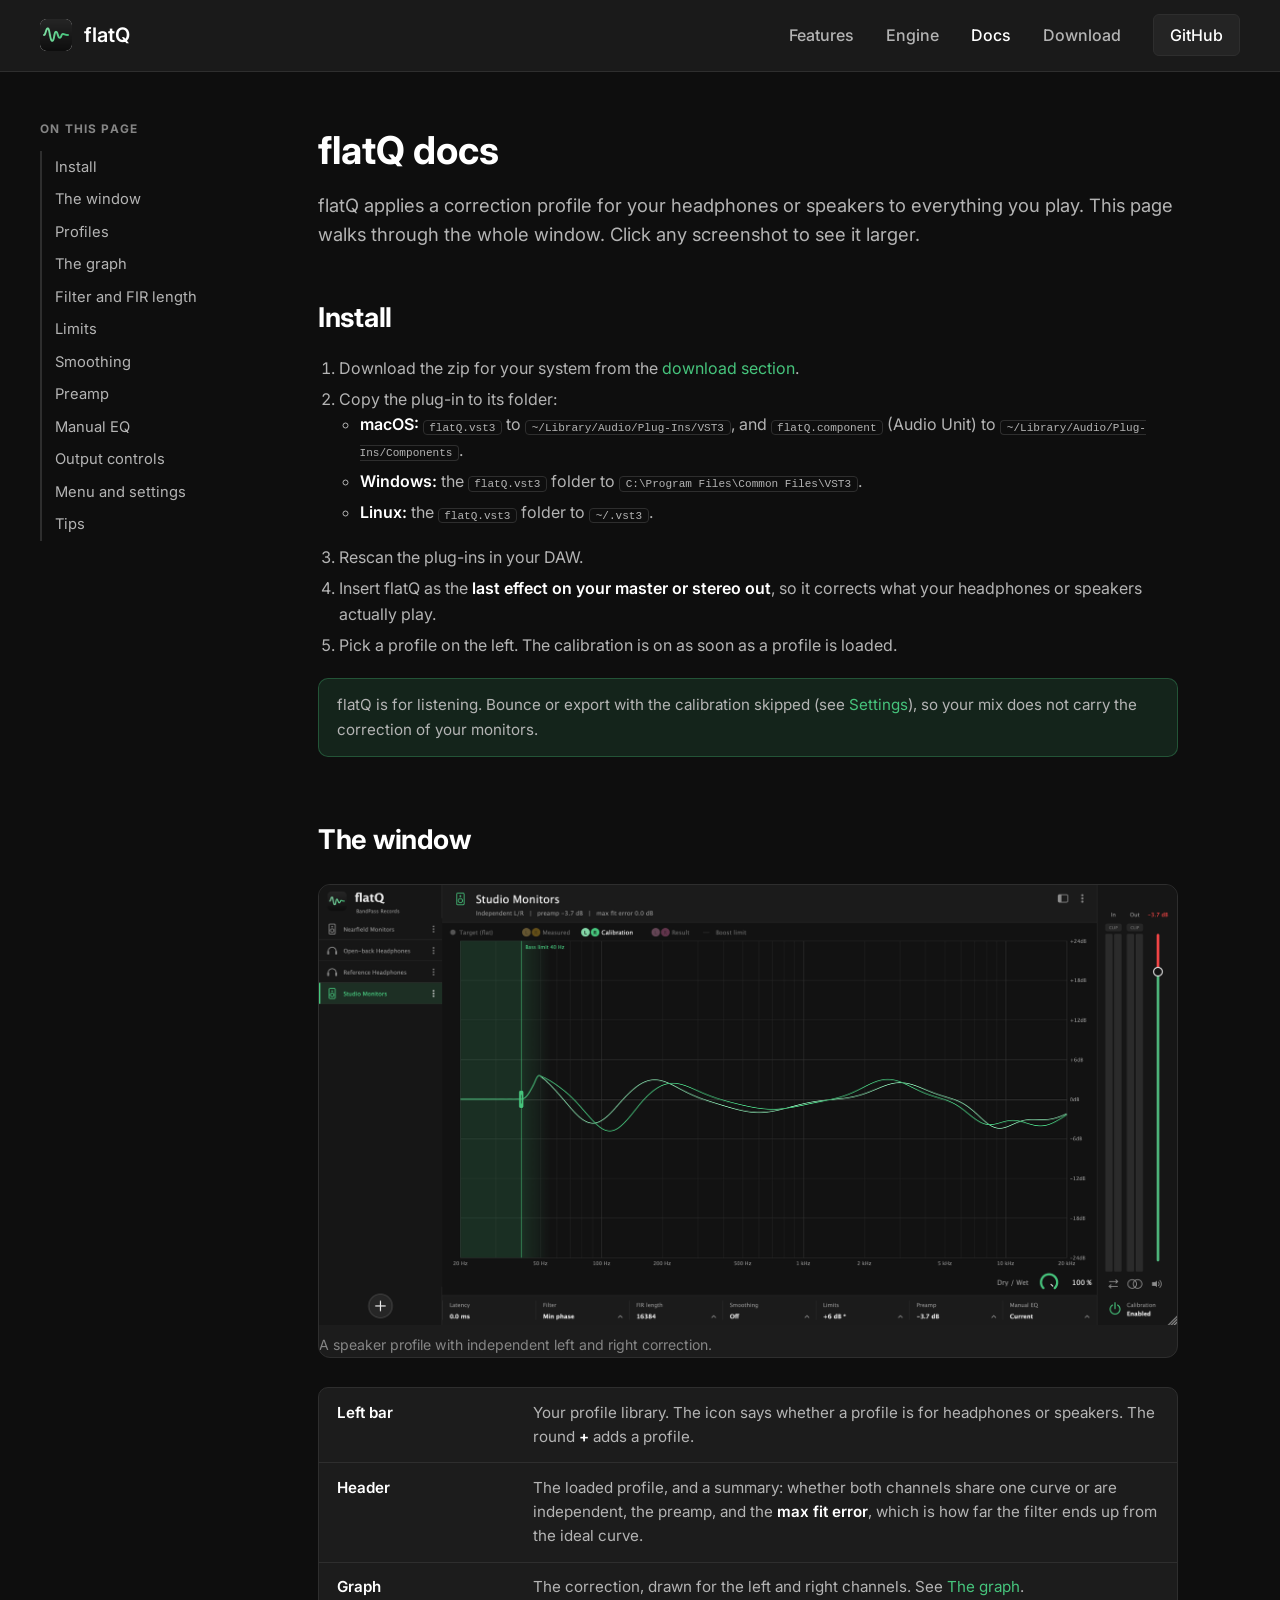
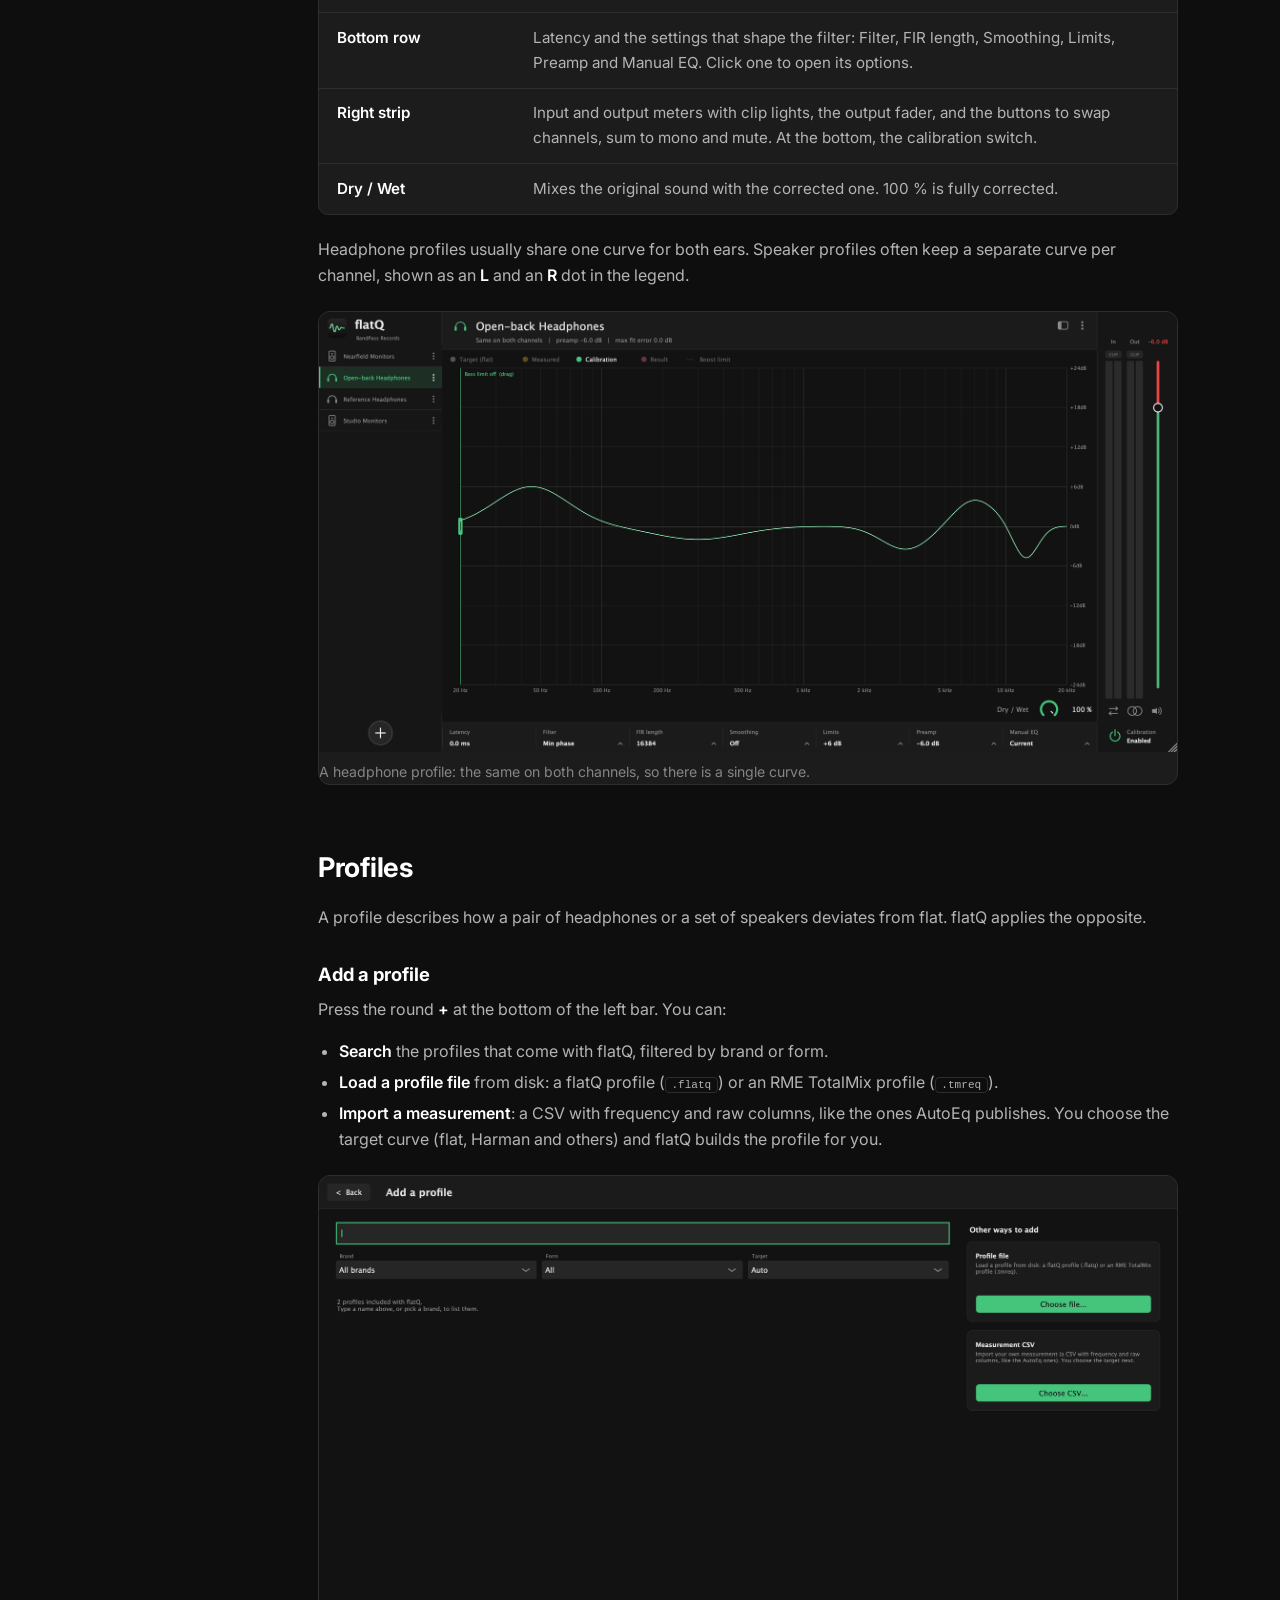
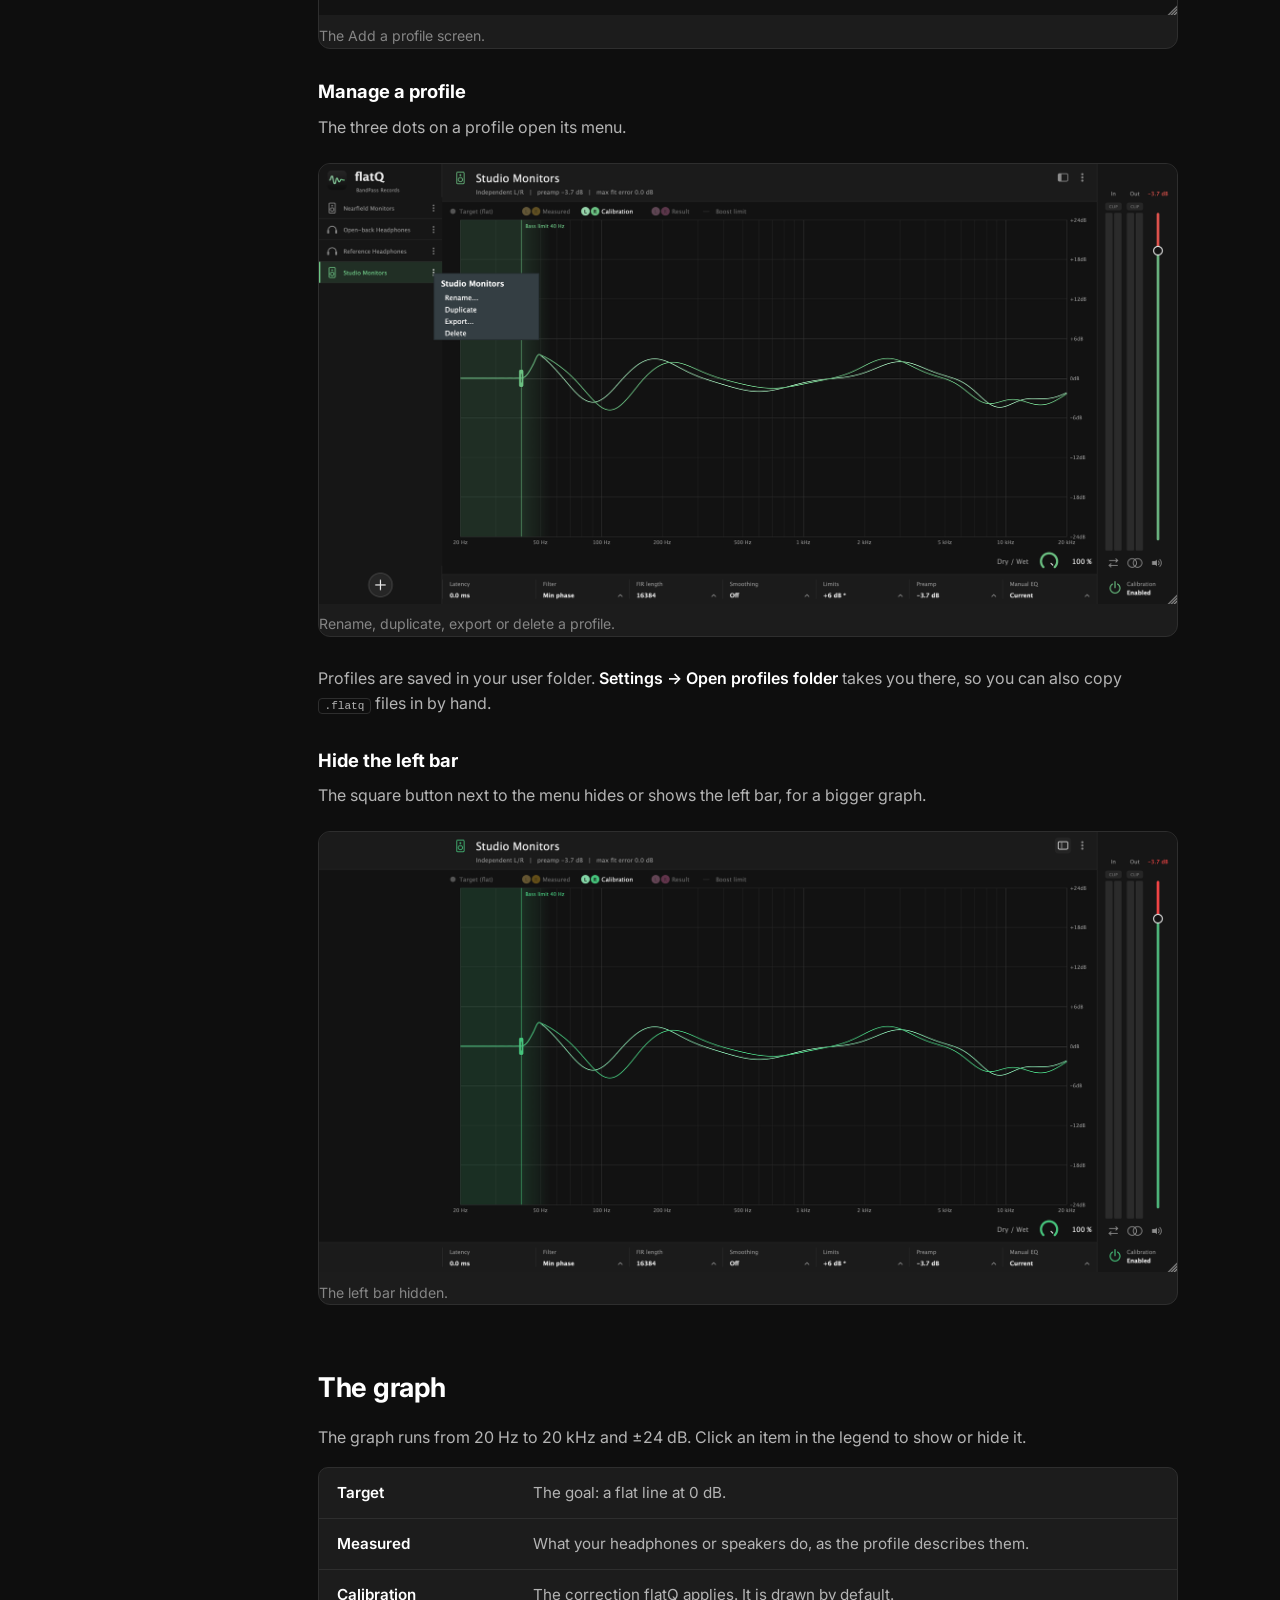
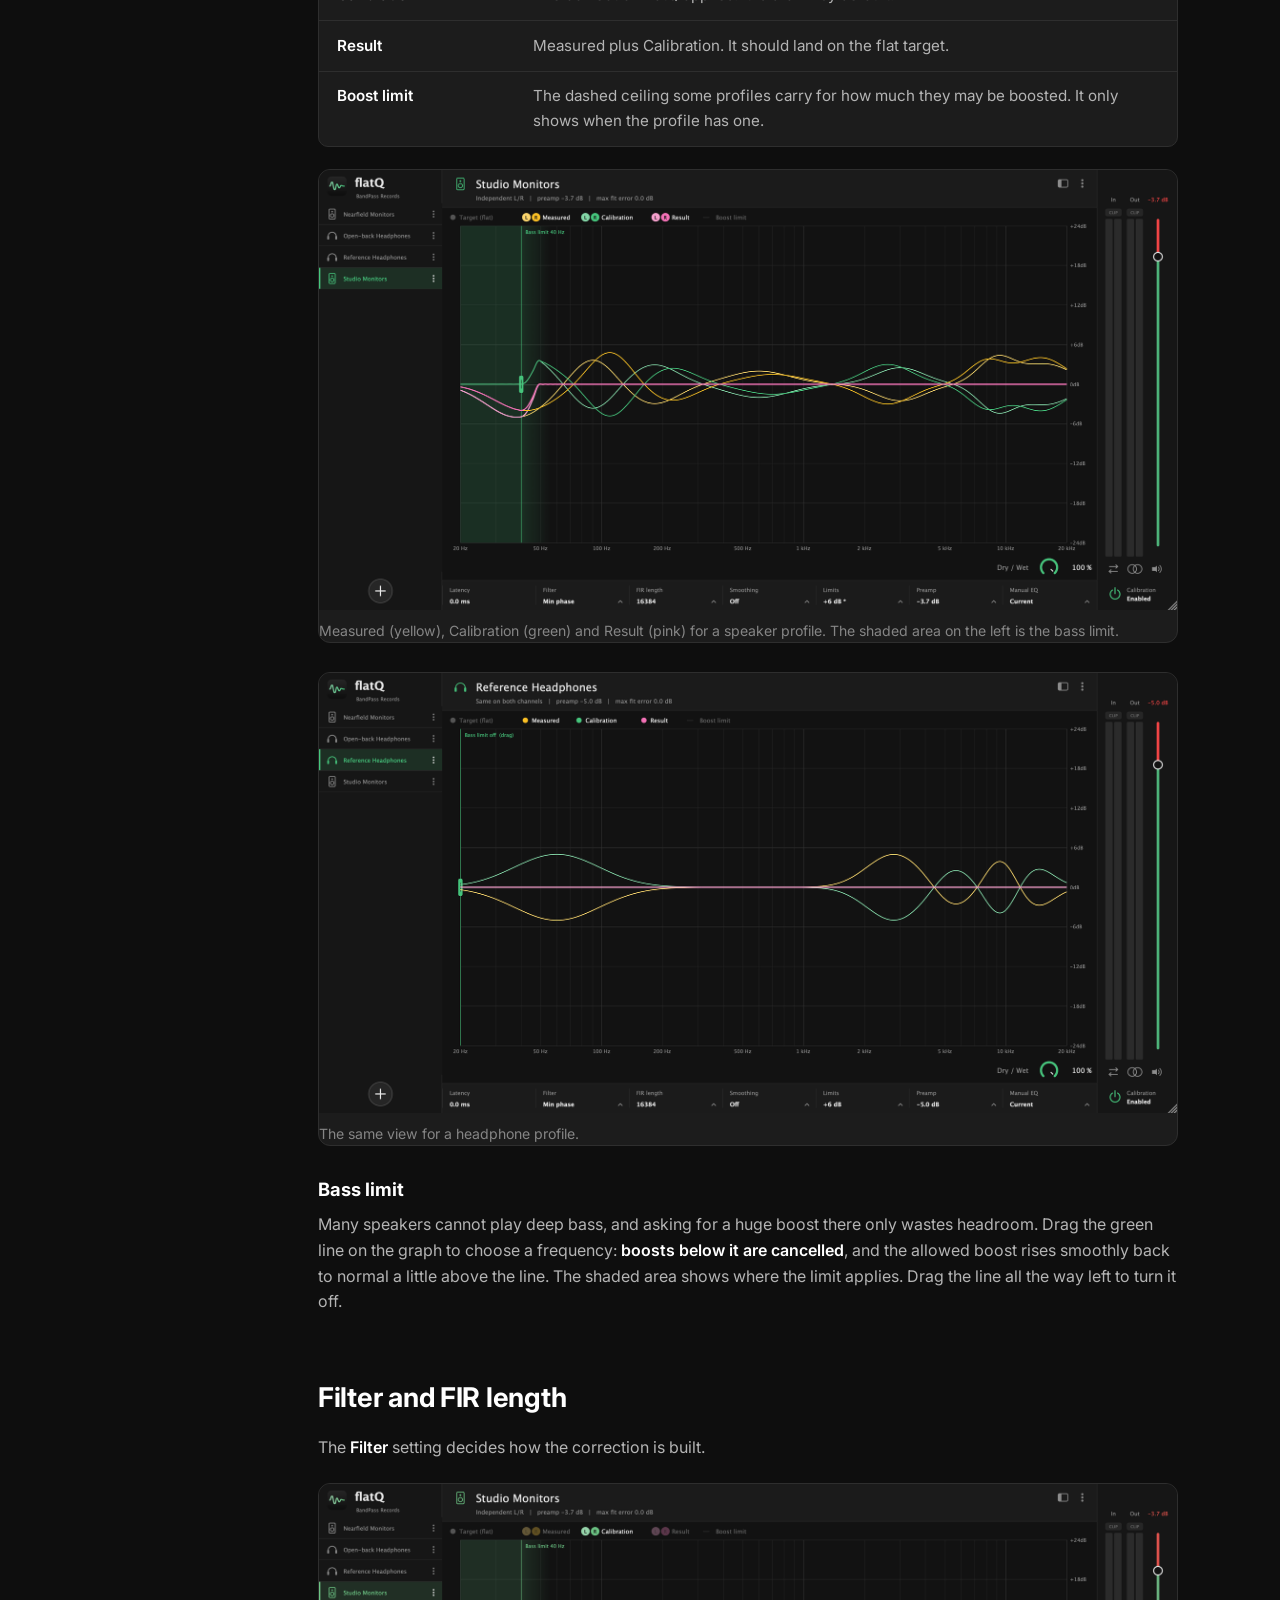
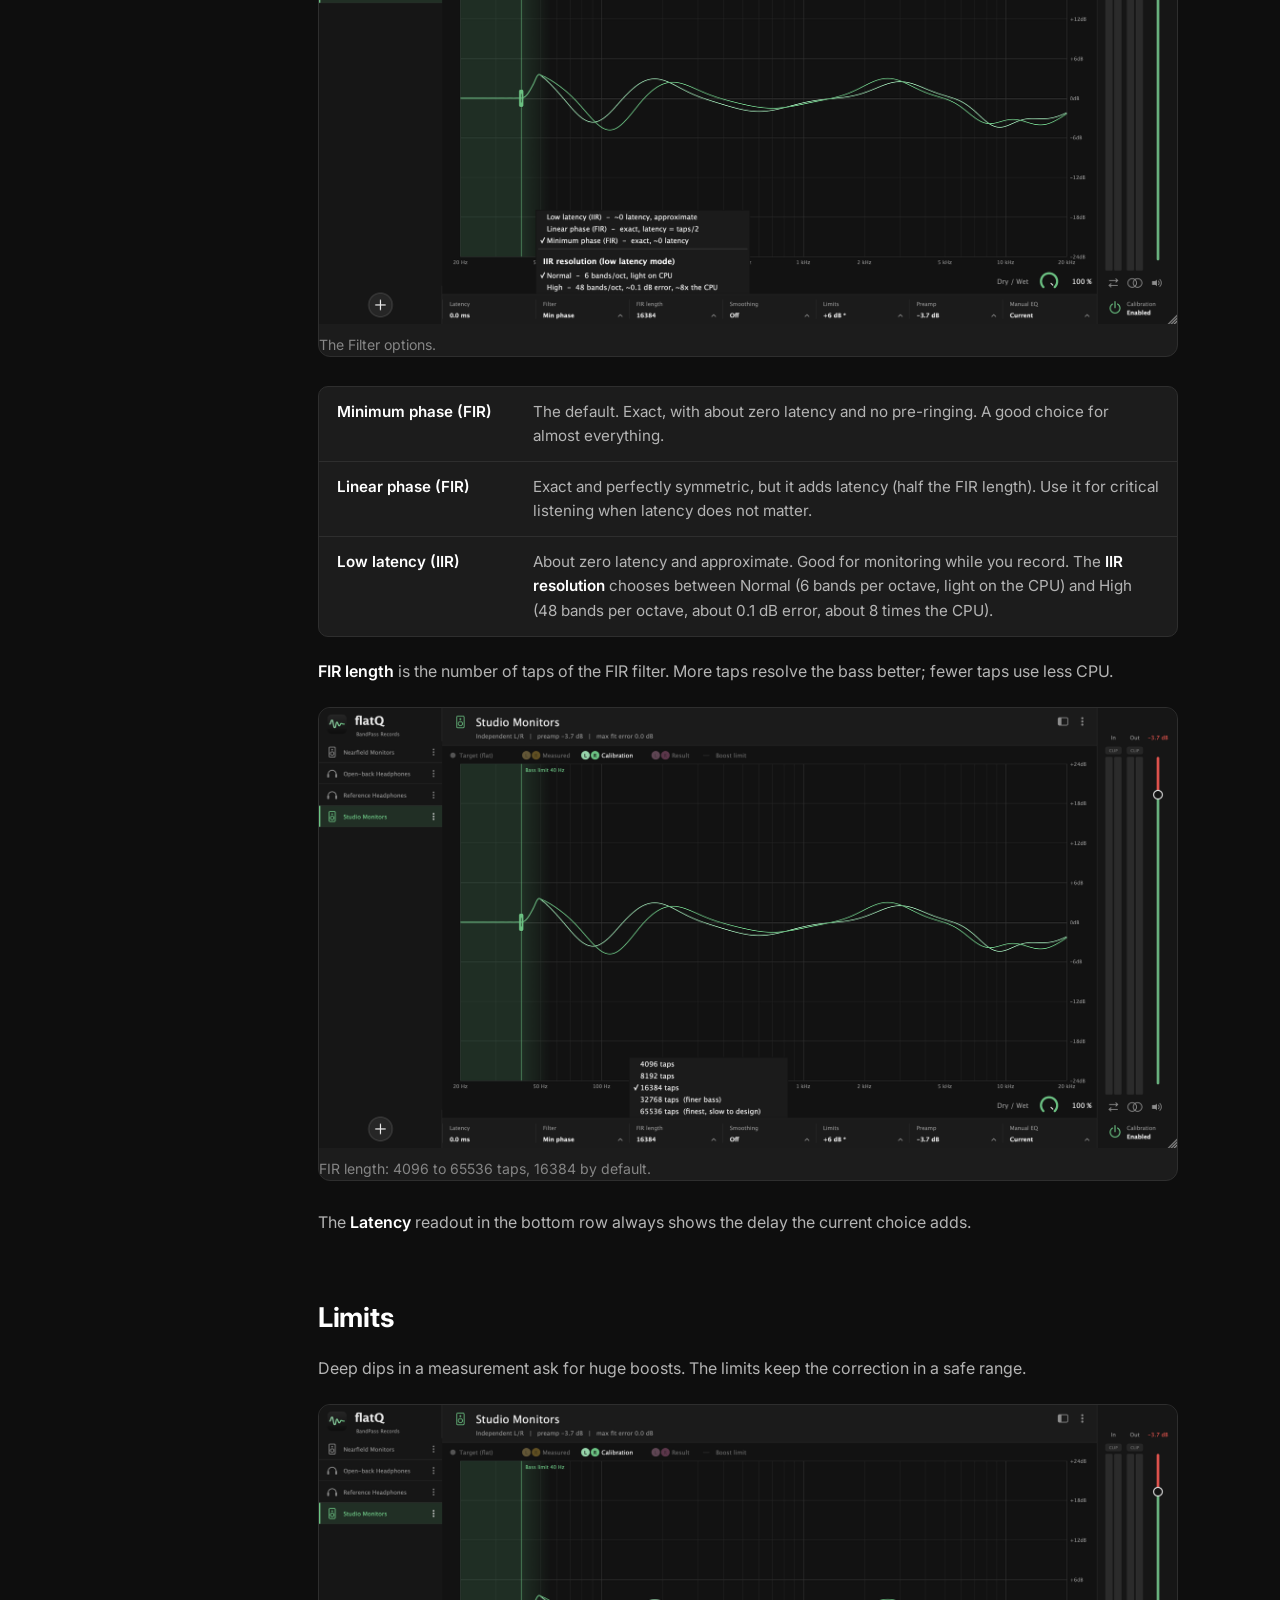
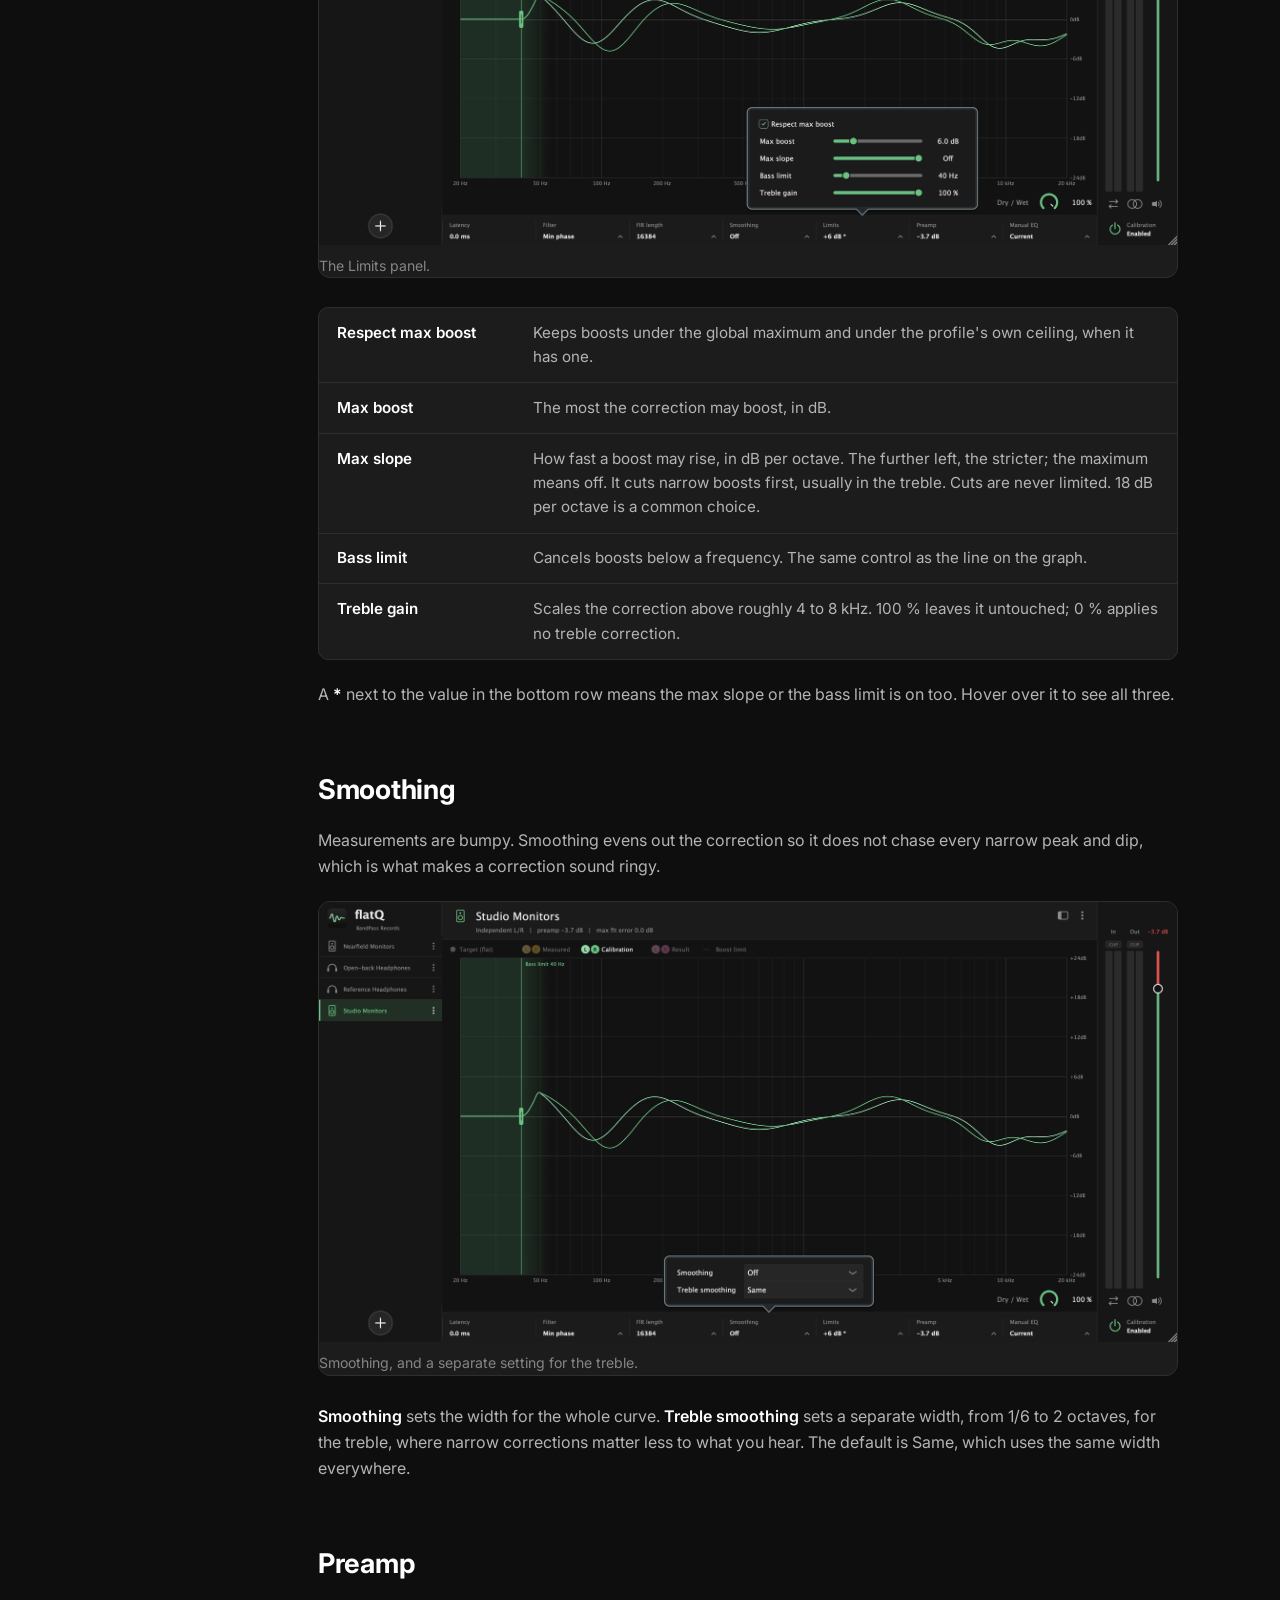
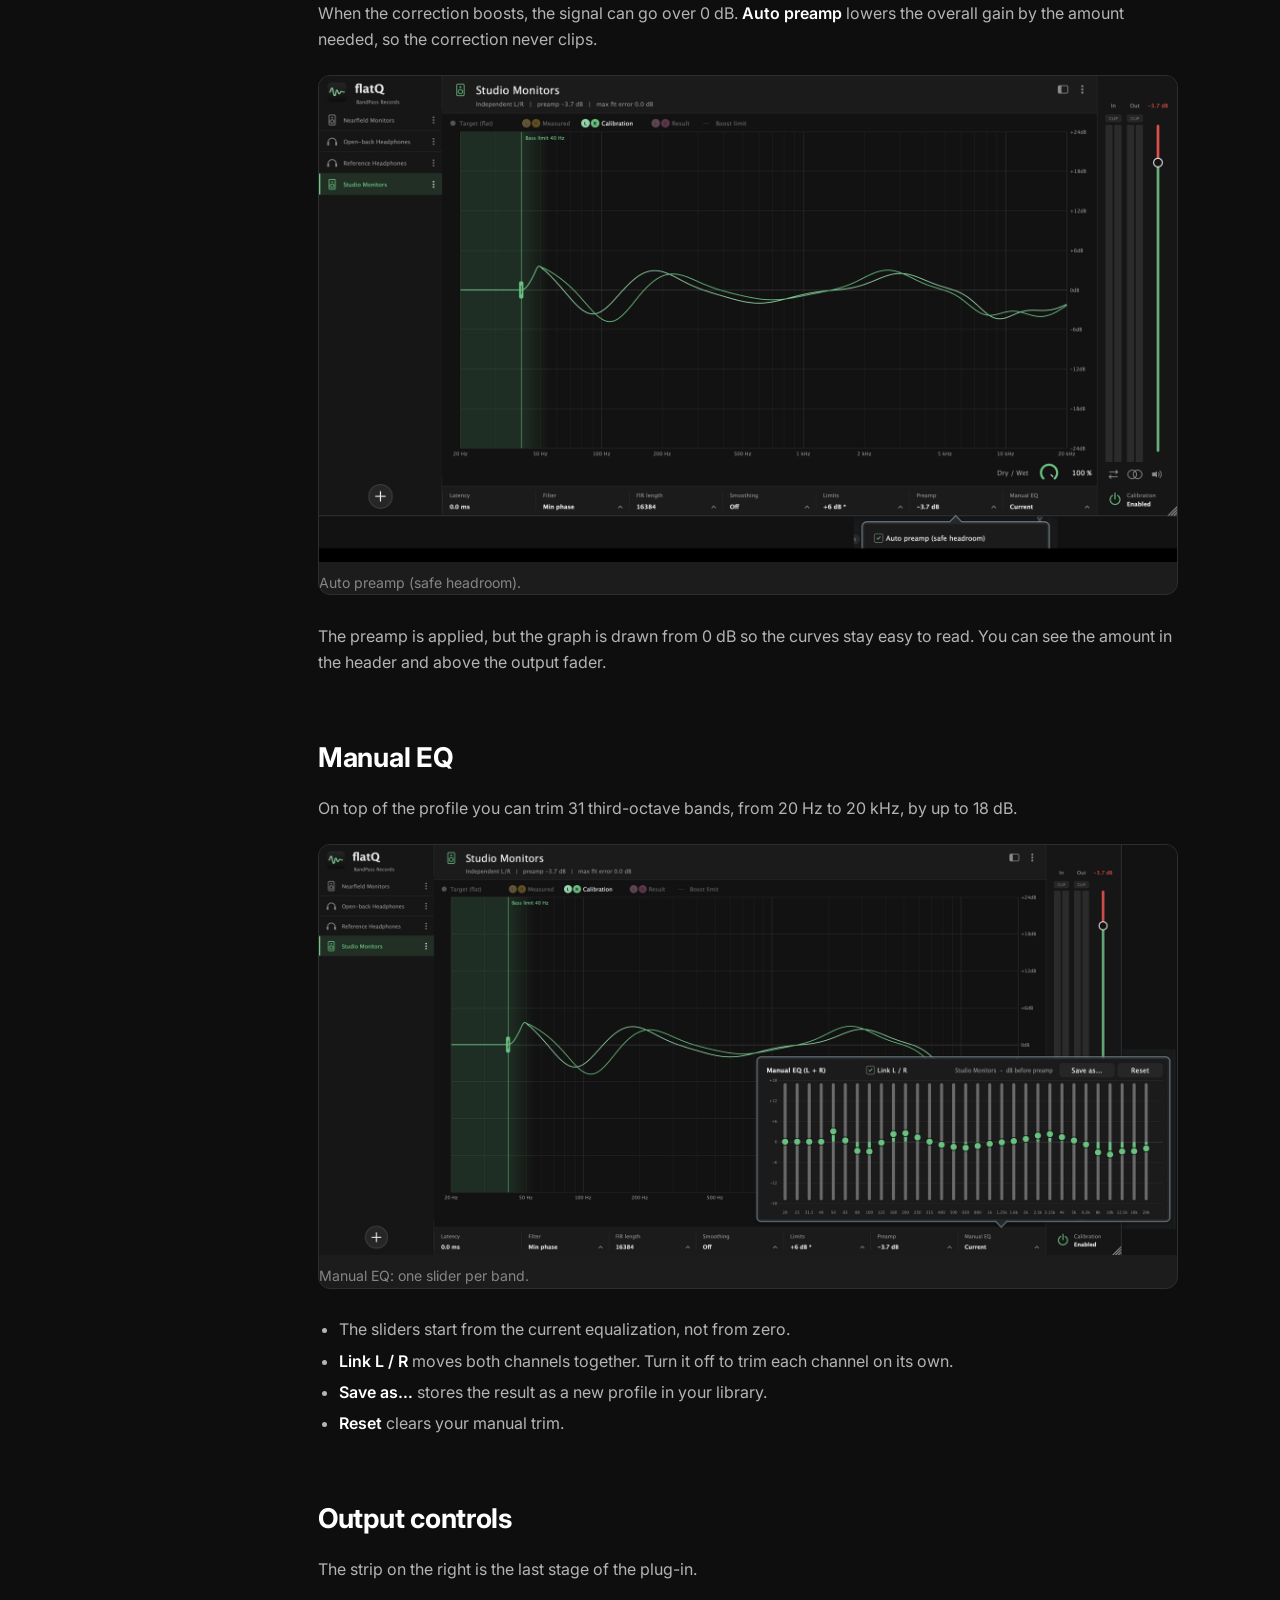
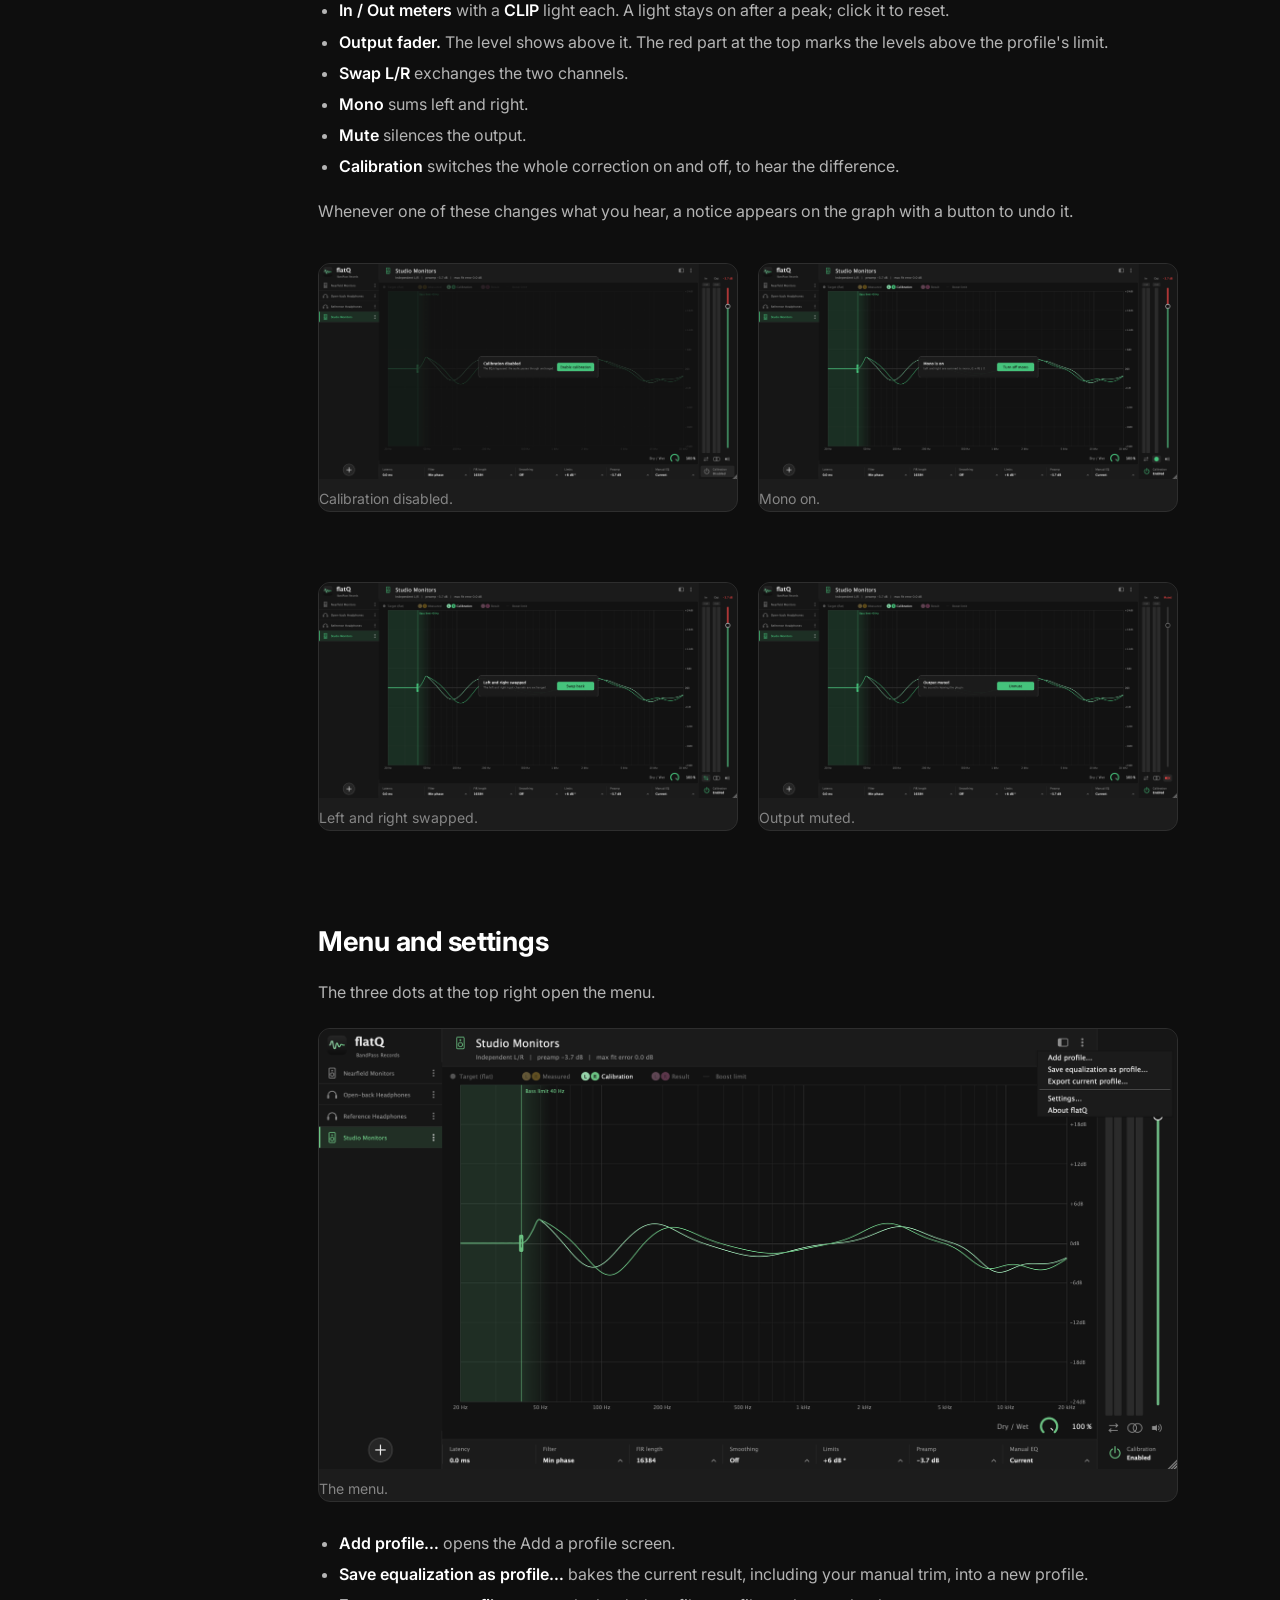
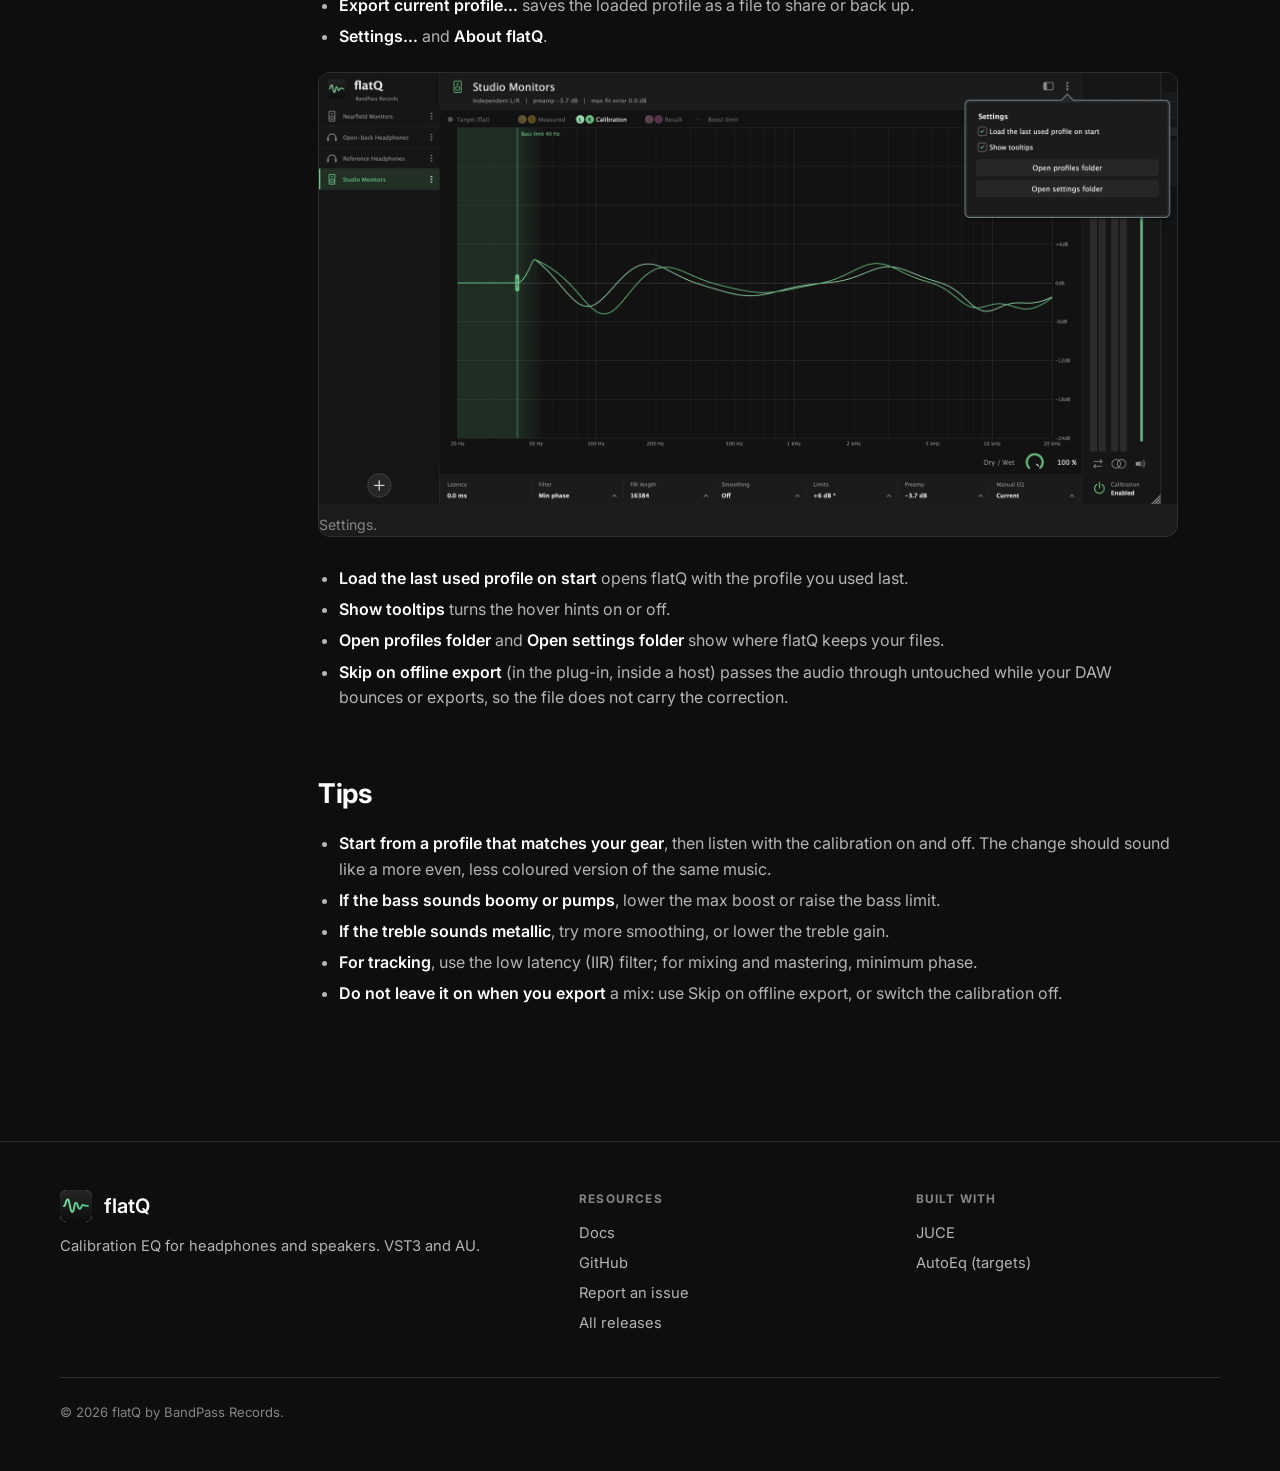
==== docs/index.html @ 230cae7f "Docs page, platform-aware downloads, zoomable screenshots, simpler wording" ====
<!doctype html>
<html lang="en">
<head>
<meta charset="utf-8">
<meta name="viewport" content="width=device-width, initial-scale=1">
<title>flatQ docs — how to use it</title>
<meta name="description" content="How to install and use flatQ: profiles, the graph, filters, limits, manual EQ and the output controls, with screenshots.">
<link rel="icon" href="../img/icon.png">
<link rel="preconnect" href="https://fonts.googleapis.com">
<link rel="preconnect" href="https://fonts.gstatic.com" crossorigin>
<link href="https://fonts.googleapis.com/css2?family=Inter:wght@300;400;500;600;700&display=swap" rel="stylesheet">
<link rel="stylesheet" href="../style.css">
<style>
.docs{display:grid;grid-template-columns:230px minmax(0,1fr);gap:3rem;padding:3rem 0 5rem}
.toc{position:sticky;top:88px;align-self:start;font-size:.92rem}
.toc h4{margin-bottom:.8rem;color:var(--text-muted);font-size:.74rem;letter-spacing:.1em;text-transform:uppercase}
.toc a{display:block;padding:.28rem 0 .28rem .8rem;border-left:2px solid var(--border-color);color:var(--text-secondary);text-decoration:none}
.toc a:hover{color:var(--text-primary);border-left-color:var(--accent)}
.article{max-width:860px}
.article h1{font-size:2.4rem;margin-bottom:.6rem}
.article .lead{color:var(--text-secondary);font-size:1.15rem;margin-bottom:2.5rem}
.article section{padding:0;margin-bottom:3.4rem}
.article h2{margin:0 0 1rem;padding-top:.4rem;font-size:1.7rem;letter-spacing:-.01em}
.article h3{margin:1.8rem 0 .5rem;font-size:1.15rem}
.article p{margin-bottom:1rem;color:var(--text-secondary)}
.article ul,.article ol{margin:0 0 1.2rem 1.3rem;color:var(--text-secondary)}
.article li{margin-bottom:.35rem}
.article b,.article strong{color:var(--text-primary);font-weight:600}
.article figure{margin:1.4rem 0 1.8rem}
.article figure img{display:block;width:100%;height:auto}
.article figcaption{margin-top:.6rem;color:var(--text-muted);font-size:.88rem}
.article a{color:var(--accent);text-decoration:none}
.article a:hover{text-decoration:underline}
.two{display:grid;grid-template-columns:1fr 1fr;gap:1.2rem}
.def{border:1px solid var(--border-color);border-radius:10px;background:var(--bg-card);margin:1rem 0 1.4rem}
.def div{display:grid;grid-template-columns:180px 1fr;gap:1rem;padding:.8rem 1.1rem;border-bottom:1px solid var(--border-color);font-size:.95rem}
.def div:last-child{border-bottom:none}
.def dt{color:var(--text-primary);font-weight:600}
.def dd{color:var(--text-secondary)}
.tip{padding:.9rem 1.1rem;margin:1.2rem 0;border:1px solid var(--accent-line);background:var(--accent-soft);border-radius:10px;color:var(--text-secondary);font-size:.95rem}
@media (max-width:900px){.docs{grid-template-columns:1fr}.toc{position:static}.two{grid-template-columns:1fr}.def div{grid-template-columns:1fr;gap:.2rem}}
</style>
</head>
<body>

<header class="navbar">
  <div class="container nav-content">
    <a class="logo" href="/"><img src="../img/icon.png" alt="">flatQ</a>
    <nav class="nav-links">
      <a href="../#features">Features</a>
      <a href="../#engine">Engine</a>
      <a class="current" href="./">Docs</a>
      <a href="../#download">Download</a>
      <a class="gh" href="https://github.com/bandpassrecords/flatQ">GitHub</a>
    </nav>
  </div>
</header>

<main class="container docs">
  <nav class="toc" aria-label="On this page">
    <h4>On this page</h4>
    <a href="#install">Install</a>
    <a href="#window">The window</a>
    <a href="#profiles">Profiles</a>
    <a href="#graph">The graph</a>
    <a href="#filter">Filter and FIR length</a>
    <a href="#limits">Limits</a>
    <a href="#smoothing">Smoothing</a>
    <a href="#preamp">Preamp</a>
    <a href="#manual">Manual EQ</a>
    <a href="#output">Output controls</a>
    <a href="#menu">Menu and settings</a>
    <a href="#tips">Tips</a>
  </nav>

  <article class="article">
    <h1>flatQ docs</h1>
    <p class="lead">flatQ applies a correction profile for your headphones or speakers to everything you play. This page walks through the whole window. Click any screenshot to see it larger.</p>

    <section id="install">
      <h2>Install</h2>
      <ol>
        <li>Download the zip for your system from the <a href="../#download">download section</a>.</li>
        <li>Copy the plug-in to its folder:
          <ul>
            <li><b>macOS:</b> <code>flatQ.vst3</code> to <code>~/Library/Audio/Plug-Ins/VST3</code>, and <code>flatQ.component</code> (Audio Unit) to <code>~/Library/Audio/Plug-Ins/Components</code>.</li>
            <li><b>Windows:</b> the <code>flatQ.vst3</code> folder to <code>C:\Program Files\Common Files\VST3</code>.</li>
            <li><b>Linux:</b> the <code>flatQ.vst3</code> folder to <code>~/.vst3</code>.</li>
          </ul>
        </li>
        <li>Rescan the plug-ins in your DAW.</li>
        <li>Insert flatQ as the <b>last effect on your master or stereo out</b>, so it corrects what your headphones or speakers actually play.</li>
        <li>Pick a profile on the left. The calibration is on as soon as a profile is loaded.</li>
      </ol>
      <div class="tip">flatQ is for listening. Bounce or export with the calibration skipped (see <a href="#menu">Settings</a>), so your mix does not carry the correction of your monitors.</div>
    </section>

    <section id="window">
      <h2>The window</h2>
      <figure class="app-window"><img data-zoom src="../img/shots/default-speakers.png" alt="The flatQ window with a speaker profile loaded"><figcaption>A speaker profile with independent left and right correction.</figcaption></figure>
      <dl class="def">
        <div><dt>Left bar</dt><dd>Your profile library. The icon says whether a profile is for headphones or speakers. The round <b>+</b> adds a profile.</dd></div>
        <div><dt>Header</dt><dd>The loaded profile, and a summary: whether both channels share one curve or are independent, the preamp, and the <b>max fit error</b>, which is how far the filter ends up from the ideal curve.</dd></div>
        <div><dt>Graph</dt><dd>The correction, drawn for the left and right channels. See <a href="#graph">The graph</a>.</dd></div>
        <div><dt>Bottom row</dt><dd>Latency and the settings that shape the filter: Filter, FIR length, Smoothing, Limits, Preamp and Manual EQ. Click one to open its options.</dd></div>
        <div><dt>Right strip</dt><dd>Input and output meters with clip lights, the output fader, and the buttons to swap channels, sum to mono and mute. At the bottom, the calibration switch.</dd></div>
        <div><dt>Dry / Wet</dt><dd>Mixes the original sound with the corrected one. 100 % is fully corrected.</dd></div>
      </dl>
      <p>Headphone profiles usually share one curve for both ears. Speaker profiles often keep a separate curve per channel, shown as an <b>L</b> and an <b>R</b> dot in the legend.</p>
      <figure class="app-window"><img data-zoom src="../img/shots/default-headphones.png" alt="A headphone profile that is the same on both channels"><figcaption>A headphone profile: the same on both channels, so there is a single curve.</figcaption></figure>
    </section>

    <section id="profiles">
      <h2>Profiles</h2>
      <p>A profile describes how a pair of headphones or a set of speakers deviates from flat. flatQ applies the opposite.</p>
      <h3>Add a profile</h3>
      <p>Press the round <b>+</b> at the bottom of the left bar. You can:</p>
      <ul>
        <li><b>Search</b> the profiles that come with flatQ, filtered by brand or form.</li>
        <li><b>Load a profile file</b> from disk: a flatQ profile (<code>.flatq</code>) or an RME TotalMix profile (<code>.tmreq</code>).</li>
        <li><b>Import a measurement</b>: a CSV with frequency and raw columns, like the ones AutoEq publishes. You choose the target curve (flat, Harman and others) and flatQ builds the profile for you.</li>
      </ul>
      <figure class="app-window"><img data-zoom src="../img/shots/add-profile.png" alt="The Add a profile screen"><figcaption>The Add a profile screen.</figcaption></figure>
      <h3>Manage a profile</h3>
      <p>The three dots on a profile open its menu.</p>
      <figure class="app-window"><img data-zoom src="../img/shots/row-menu.png" alt="The profile menu with Rename, Duplicate, Export and Delete"><figcaption>Rename, duplicate, export or delete a profile.</figcaption></figure>
      <p>Profiles are saved in your user folder. <b>Settings → Open profiles folder</b> takes you there, so you can also copy <code>.flatq</code> files in by hand.</p>
      <h3>Hide the left bar</h3>
      <p>The square button next to the menu hides or shows the left bar, for a bigger graph.</p>
      <figure class="app-window"><img data-zoom src="../img/shots/sidebar-hidden.png" alt="flatQ with the left bar hidden"><figcaption>The left bar hidden.</figcaption></figure>
    </section>

    <section id="graph">
      <h2>The graph</h2>
      <p>The graph runs from 20 Hz to 20 kHz and ±24 dB. Click an item in the legend to show or hide it.</p>
      <dl class="def">
        <div><dt>Target</dt><dd>The goal: a flat line at 0 dB.</dd></div>
        <div><dt>Measured</dt><dd>What your headphones or speakers do, as the profile describes them.</dd></div>
        <div><dt>Calibration</dt><dd>The correction flatQ applies. It is drawn by default.</dd></div>
        <div><dt>Result</dt><dd>Measured plus Calibration. It should land on the flat target.</dd></div>
        <div><dt>Boost limit</dt><dd>The dashed ceiling some profiles carry for how much they may be boosted. It only shows when the profile has one.</dd></div>
      </dl>
      <figure class="app-window"><img data-zoom src="../img/shots/main-speakers.png" alt="All curves shown for a speaker profile"><figcaption>Measured (yellow), Calibration (green) and Result (pink) for a speaker profile. The shaded area on the left is the bass limit.</figcaption></figure>
      <figure class="app-window"><img data-zoom src="../img/shots/main-headphones.png" alt="All curves shown for a headphone profile"><figcaption>The same view for a headphone profile.</figcaption></figure>
      <h3>Bass limit</h3>
      <p>Many speakers cannot play deep bass, and asking for a huge boost there only wastes headroom. Drag the green line on the graph to choose a frequency: <b>boosts below it are cancelled</b>, and the allowed boost rises smoothly back to normal a little above the line. The shaded area shows where the limit applies. Drag the line all the way left to turn it off.</p>
    </section>

    <section id="filter">
      <h2>Filter and FIR length</h2>
      <p>The <b>Filter</b> setting decides how the correction is built.</p>
      <figure class="app-window"><img data-zoom src="../img/shots/panel-filter.png" alt="The Filter options"><figcaption>The Filter options.</figcaption></figure>
      <dl class="def">
        <div><dt>Minimum phase (FIR)</dt><dd>The default. Exact, with about zero latency and no pre-ringing. A good choice for almost everything.</dd></div>
        <div><dt>Linear phase (FIR)</dt><dd>Exact and perfectly symmetric, but it adds latency (half the FIR length). Use it for critical listening when latency does not matter.</dd></div>
        <div><dt>Low latency (IIR)</dt><dd>About zero latency and approximate. Good for monitoring while you record. The <b>IIR resolution</b> chooses between Normal (6 bands per octave, light on the CPU) and High (48 bands per octave, about 0.1 dB error, about 8 times the CPU).</dd></div>
      </dl>
      <p><b>FIR length</b> is the number of taps of the FIR filter. More taps resolve the bass better; fewer taps use less CPU.</p>
      <figure class="app-window"><img data-zoom src="../img/shots/panel-fir.png" alt="The FIR length options"><figcaption>FIR length: 4096 to 65536 taps, 16384 by default.</figcaption></figure>
      <p>The <b>Latency</b> readout in the bottom row always shows the delay the current choice adds.</p>
    </section>

    <section id="limits">
      <h2>Limits</h2>
      <p>Deep dips in a measurement ask for huge boosts. The limits keep the correction in a safe range.</p>
      <figure class="app-window"><img data-zoom src="../img/shots/panel-limits.png" alt="The Limits panel"><figcaption>The Limits panel.</figcaption></figure>
      <dl class="def">
        <div><dt>Respect max boost</dt><dd>Keeps boosts under the global maximum and under the profile's own ceiling, when it has one.</dd></div>
        <div><dt>Max boost</dt><dd>The most the correction may boost, in dB.</dd></div>
        <div><dt>Max slope</dt><dd>How fast a boost may rise, in dB per octave. The further left, the stricter; the maximum means off. It cuts narrow boosts first, usually in the treble. Cuts are never limited. 18 dB per octave is a common choice.</dd></div>
        <div><dt>Bass limit</dt><dd>Cancels boosts below a frequency. The same control as the line on the graph.</dd></div>
        <div><dt>Treble gain</dt><dd>Scales the correction above roughly 4 to 8 kHz. 100 % leaves it untouched; 0 % applies no treble correction.</dd></div>
      </dl>
      <p>A <b>*</b> next to the value in the bottom row means the max slope or the bass limit is on too. Hover over it to see all three.</p>
    </section>

    <section id="smoothing">
      <h2>Smoothing</h2>
      <p>Measurements are bumpy. Smoothing evens out the correction so it does not chase every narrow peak and dip, which is what makes a correction sound ringy.</p>
      <figure class="app-window"><img data-zoom src="../img/shots/panel-smoothing.png" alt="The Smoothing options"><figcaption>Smoothing, and a separate setting for the treble.</figcaption></figure>
      <p><b>Smoothing</b> sets the width for the whole curve. <b>Treble smoothing</b> sets a separate width, from 1/6 to 2 octaves, for the treble, where narrow corrections matter less to what you hear. The default is Same, which uses the same width everywhere.</p>
    </section>

    <section id="preamp">
      <h2>Preamp</h2>
      <p>When the correction boosts, the signal can go over 0 dB. <b>Auto preamp</b> lowers the overall gain by the amount needed, so the correction never clips.</p>
      <figure class="app-window"><img data-zoom src="../img/shots/panel-preamp.png" alt="The Preamp option"><figcaption>Auto preamp (safe headroom).</figcaption></figure>
      <p>The preamp is applied, but the graph is drawn from 0 dB so the curves stay easy to read. You can see the amount in the header and above the output fader.</p>
    </section>

    <section id="manual">
      <h2>Manual EQ</h2>
      <p>On top of the profile you can trim 31 third-octave bands, from 20 Hz to 20 kHz, by up to 18 dB.</p>
      <figure class="app-window"><img data-zoom src="../img/shots/panel-manual.png" alt="The Manual EQ panel with 31 sliders"><figcaption>Manual EQ: one slider per band.</figcaption></figure>
      <ul>
        <li>The sliders start from the current equalization, not from zero.</li>
        <li><b>Link L / R</b> moves both channels together. Turn it off to trim each channel on its own.</li>
        <li><b>Save as…</b> stores the result as a new profile in your library.</li>
        <li><b>Reset</b> clears your manual trim.</li>
      </ul>
    </section>

    <section id="output">
      <h2>Output controls</h2>
      <p>The strip on the right is the last stage of the plug-in.</p>
      <ul>
        <li><b>In / Out meters</b> with a <b>CLIP</b> light each. A light stays on after a peak; click it to reset.</li>
        <li><b>Output fader.</b> The level shows above it. The red part at the top marks the levels above the profile's limit.</li>
        <li><b>Swap L/R</b> exchanges the two channels.</li>
        <li><b>Mono</b> sums left and right.</li>
        <li><b>Mute</b> silences the output.</li>
        <li><b>Calibration</b> switches the whole correction on and off, to hear the difference.</li>
      </ul>
      <p>Whenever one of these changes what you hear, a notice appears on the graph with a button to undo it.</p>
      <div class="two">
        <figure class="app-window"><img data-zoom src="../img/shots/calibration-off.png" alt="Calibration disabled notice"><figcaption>Calibration disabled.</figcaption></figure>
        <figure class="app-window"><img data-zoom src="../img/shots/notice-mono.png" alt="Mono notice"><figcaption>Mono on.</figcaption></figure>
        <figure class="app-window"><img data-zoom src="../img/shots/notice-swap.png" alt="Swap notice"><figcaption>Left and right swapped.</figcaption></figure>
        <figure class="app-window"><img data-zoom src="../img/shots/notice-mute.png" alt="Mute notice"><figcaption>Output muted.</figcaption></figure>
      </div>
    </section>

    <section id="menu">
      <h2>Menu and settings</h2>
      <p>The three dots at the top right open the menu.</p>
      <figure class="app-window"><img data-zoom src="../img/shots/menu.png" alt="The flatQ menu"><figcaption>The menu.</figcaption></figure>
      <ul>
        <li><b>Add profile…</b> opens the Add a profile screen.</li>
        <li><b>Save equalization as profile…</b> bakes the current result, including your manual trim, into a new profile.</li>
        <li><b>Export current profile…</b> saves the loaded profile as a file to share or back up.</li>
        <li><b>Settings…</b> and <b>About flatQ</b>.</li>
      </ul>
      <figure class="app-window"><img data-zoom src="../img/shots/settings.png" alt="The Settings panel"><figcaption>Settings.</figcaption></figure>
      <ul>
        <li><b>Load the last used profile on start</b> opens flatQ with the profile you used last.</li>
        <li><b>Show tooltips</b> turns the hover hints on or off.</li>
        <li><b>Open profiles folder</b> and <b>Open settings folder</b> show where flatQ keeps your files.</li>
        <li><b>Skip on offline export</b> (in the plug-in, inside a host) passes the audio through untouched while your DAW bounces or exports, so the file does not carry the correction.</li>
      </ul>
    </section>

    <section id="tips">
      <h2>Tips</h2>
      <ul>
        <li><b>Start from a profile that matches your gear</b>, then listen with the calibration on and off. The change should sound like a more even, less coloured version of the same music.</li>
        <li><b>If the bass sounds boomy or pumps</b>, lower the max boost or raise the bass limit.</li>
        <li><b>If the treble sounds metallic</b>, try more smoothing, or lower the treble gain.</li>
        <li><b>For tracking</b>, use the low latency (IIR) filter; for mixing and mastering, minimum phase.</li>
        <li><b>Do not leave it on when you export</b> a mix: use Skip on offline export, or switch the calibration off.</li>
      </ul>
    </section>
  </article>
</main>

<footer>
  <div class="container">
    <div class="foot">
      <div><div class="logo" style="margin-bottom:.8rem"><img src="../img/icon.png" alt="">flatQ</div><p>Calibration EQ for headphones and speakers. VST3 and AU.</p></div>
      <div><h4>Resources</h4><a href="./">Docs</a><a href="https://github.com/bandpassrecords/flatQ">GitHub</a><a href="https://github.com/bandpassrecords/flatQ/issues">Report an issue</a><a href="https://github.com/bandpassrecords/flatQ/releases">All releases</a></div>
      <div><h4>Built with</h4><a href="https://juce.com">JUCE</a><a href="https://github.com/jaakkopasanen/AutoEq">AutoEq (targets)</a></div>
    </div>
    <p class="copy">© 2026 flatQ by BandPass Records.</p>
  </div>
</footer>
<script src="../site.js"></script>
</body>
</html>
---- style.css ----
:root{
  --bg-darker:#0e0e0e; --bg-dark:#151515; --bg-card:#1c1c1c; --bg-raise:#242424;
  --text-primary:#fff; --text-secondary:#b4b4b4; --text-muted:#858585;
  --accent:#46c47c; --accent-hover:#5ad48e; --accent-soft:#46c47c1f; --accent-line:#46c47c4d;
  --border-color:#2e2e2e; --shadow:#0000008c;
}
*{box-sizing:border-box;margin:0;padding:0}
html{scroll-behavior:smooth;scroll-padding-top:72px}
body{background:var(--bg-darker);color:var(--text-primary);font-family:Inter,-apple-system,BlinkMacSystemFont,"Segoe UI",Roboto,sans-serif;line-height:1.6;overflow-x:hidden}
a{color:inherit}
.container{max-width:1200px;margin:0 auto;padding:0 20px}
.mono{font-family:SFMono-Regular,Consolas,"Liberation Mono",Menlo,monospace}

/* nav */
.navbar{position:sticky;top:0;z-index:1000;background:#1c1c1cf2;border-bottom:1px solid var(--border-color);backdrop-filter:blur(10px)}
.nav-content{display:flex;justify-content:space-between;align-items:center;padding:.9rem 0;gap:1rem}
.logo{display:flex;align-items:center;gap:12px;font-size:1.25rem;font-weight:600;text-decoration:none}
.logo img{width:32px;height:32px;border-radius:7px}
.nav-links{display:flex;align-items:center;gap:2rem}
.nav-links a{color:var(--text-secondary);font-weight:500;text-decoration:none;transition:color .3s}
.nav-links a:hover{color:var(--text-primary)}
.nav-links a.gh{background:var(--bg-raise);border:1px solid var(--border-color);border-radius:6px;padding:.45rem 1rem;color:var(--text-primary)}
.nav-links a.gh:hover{border-color:var(--accent-line)}

/* hero */
.hero{position:relative;overflow:hidden;text-align:center;padding:6rem 0 4rem;background:linear-gradient(135deg,var(--bg-darker) 0%,var(--bg-dark) 100%)}
.hero:before{content:"";position:absolute;inset:0;pointer-events:none;background:radial-gradient(circle at 50% 0,#46c47c26 0%,#0000 65%)}
.hero-content{position:relative;z-index:1}
.pill{display:inline-block;margin-bottom:1.6rem;padding:.3rem .9rem;border:1px solid var(--accent-line);background:var(--accent-soft);color:var(--accent);border-radius:99px;font-size:.78rem;text-decoration:none}
.hero-title{font-size:3.5rem;font-weight:700;line-height:1.15;margin-bottom:1.5rem;background:linear-gradient(135deg,#fff 0%,#b4b4b4 100%);-webkit-background-clip:text;background-clip:text;-webkit-text-fill-color:transparent}
.hero-subtitle{max-width:700px;margin:0 auto 2.5rem;color:var(--text-secondary);font-size:1.25rem;line-height:1.8}
.hero-buttons{display:flex;flex-wrap:wrap;justify-content:center;gap:1rem;margin-bottom:1.6rem}
.btn{display:inline-block;padding:.875rem 2rem;border-radius:8px;border:2px solid transparent;font-size:1rem;font-weight:600;text-decoration:none;transition:all .3s;cursor:pointer}
.btn-primary{background:var(--accent);color:#04140b}
.btn-primary:hover{background:var(--accent-hover);transform:translateY(-2px);box-shadow:0 8px 20px #46c47c4d}
.btn-secondary{border-color:var(--border-color);color:var(--text-primary)}
.btn-secondary:hover{border-color:var(--accent-line);background:var(--bg-card)}
.hero-plats{margin-bottom:3rem;color:var(--text-muted);font-size:.8rem;letter-spacing:.02em}
.app-window{background:var(--bg-card);border:1px solid var(--border-color);border-radius:12px;overflow:hidden}
.hero-visual .app-window{max-width:980px;margin:0 auto;box-shadow:0 30px 60px -20px var(--shadow)}
.app-window img{display:block;width:100%;height:auto}

/* sections */
section{padding:6rem 0}
.alt{background:var(--bg-dark)}
.section-head{max-width:600px;margin:0 auto 3.5rem;text-align:center}
.eyebrow{margin-bottom:.9rem;color:var(--accent);font-size:.72rem;letter-spacing:.12em;text-transform:uppercase}
.section-title{font-size:2.5rem;font-weight:700;margin-bottom:.75rem}
.section-subtitle{color:var(--text-secondary);font-size:1.125rem}

/* feature rows */
.feature-row{display:grid;grid-template-columns:1.15fr 1fr;gap:4.5rem;align-items:center;padding:3.2rem 0;border-bottom:1px solid var(--border-color)}
.feature-row:last-child{border-bottom:none}
.feature-row.reverse{grid-template-columns:1fr 1.15fr}
.feature-row.reverse .feature-visual{order:2}
.feature-kicker{margin-bottom:.7rem;color:var(--accent);font-size:.72rem;letter-spacing:.1em;text-transform:uppercase}
.feature-copy h3{margin-bottom:.7rem;font-size:1.55rem;font-weight:700;letter-spacing:-.01em}
.feature-copy p{color:var(--text-secondary);max-width:44ch;font-size:.98rem;line-height:1.7}
.feature-copy ul{margin-top:1rem;list-style:none;color:var(--text-secondary);font-size:.95rem}
.feature-copy li{position:relative;padding-left:1.3rem;margin-bottom:.4rem}
.feature-copy li:before{content:"";position:absolute;left:0;top:.62em;width:7px;height:7px;border-radius:50%;background:var(--accent)}
.visual{padding:1.6rem;display:flex;flex-direction:column;gap:.7rem;min-height:220px;justify-content:center}
.chips{display:flex;flex-wrap:wrap;gap:.5rem}
.chip{padding:.35rem .8rem;border:1px solid var(--border-color);border-radius:6px;background:var(--bg-darker);color:var(--text-secondary);font-size:.85rem}
.chip.on{border-color:var(--accent-line);background:var(--accent-soft);color:var(--accent)}
.row{display:flex;justify-content:space-between;gap:1rem;padding:.55rem .8rem;border:1px solid var(--border-color);border-radius:8px;background:var(--bg-darker);font-size:.9rem;color:var(--text-secondary)}
.row b{color:var(--text-primary);font-weight:600}

.shots{display:grid;grid-template-columns:1fr 1fr;gap:1.25rem}
.shots figure{margin:0}
/* cards */
.grid{display:grid;grid-template-columns:repeat(3,1fr);gap:1.25rem}
.card{padding:1.6rem;border:1px solid var(--border-color);border-radius:12px;background:var(--bg-card);transition:border-color .3s,transform .3s}
.card:hover{border-color:var(--accent-line);transform:translateY(-3px)}
.card .eyebrow{margin-bottom:.6rem}
.card h3{margin-bottom:.5rem;font-size:1.15rem}
.card p{color:var(--text-secondary);font-size:.93rem;line-height:1.65}
.more{margin-top:3rem;text-align:center;color:var(--text-secondary)}
.more a{color:var(--accent);text-decoration:none}
.more a:hover{text-decoration:underline}

/* formats table */
.table-wrap{overflow-x:auto;border:1px solid var(--border-color);border-radius:12px}
table{width:100%;border-collapse:collapse;background:var(--bg-card);font-size:.95rem}
th,td{padding:.9rem 1.2rem;text-align:left;border-bottom:1px solid var(--border-color)}
th{color:var(--text-muted);font-size:.74rem;letter-spacing:.08em;text-transform:uppercase;font-weight:600}
tr:last-child td{border-bottom:none}
td:first-child{font-weight:600}
td{color:var(--text-secondary)}
.yes{color:var(--accent)}

/* download */
.dl{display:grid;grid-template-columns:repeat(3,1fr);gap:1.25rem}
.dl .card{display:flex;flex-direction:column;gap:.8rem}
.dl .card h3{font-size:1.3rem}
.dl .card .note{margin-top:auto;color:var(--text-muted);font-size:.82rem}
.alt-links{font-size:.9rem}
.alt-links a{color:var(--accent);text-decoration:none}
.alt-links a:hover{text-decoration:underline}
.dl .btn{text-align:center;padding:.75rem 1.2rem;font-size:.95rem}

footer{padding:3rem 0;background:var(--bg-darker);border-top:1px solid var(--border-color)}
.foot{display:grid;grid-template-columns:1.6fr 1fr 1fr;gap:2rem}
.foot h4{margin-bottom:.8rem;color:var(--text-muted);font-size:.74rem;letter-spacing:.1em;text-transform:uppercase}
.foot p,.foot a{display:block;margin-bottom:.4rem;color:var(--text-secondary);font-size:.92rem;text-decoration:none}
.foot a:hover{color:var(--accent)}
.copy{margin-top:2.2rem;padding-top:1.5rem;border-top:1px solid var(--border-color);color:var(--text-muted);font-size:.82rem}

@media (max-width:900px){
  .hero-title{font-size:2.4rem}.section-title{font-size:2rem}
  .feature-row,.feature-row.reverse{grid-template-columns:1fr;gap:2rem}
  .feature-row.reverse .feature-visual{order:0}
  .grid,.dl,.foot,.shots{grid-template-columns:1fr}
  .nav-links a:not(.gh){display:none}
}

/* shared additions */
.app-window img[data-zoom],img[data-zoom]{cursor:zoom-in}
.lightbox{position:fixed;inset:0;z-index:2000;display:none;align-items:center;justify-content:center;padding:2rem;background:#060606ee;cursor:zoom-out}
.lightbox.active{display:flex}
.lightbox img{max-width:96vw;max-height:94vh;border-radius:8px;box-shadow:0 30px 80px #000a}
.nav-links a.current{color:var(--text-primary)}
html[data-os="mac"] .dl-card:not([data-os="mac"]),html[data-os="win"] .dl-card:not([data-os="win"]),html[data-os="linux"] .dl-card:not([data-os="linux"]){display:none}
.dl-one{grid-template-columns:minmax(0,520px);justify-content:center}
.dl-other{margin-top:1.4rem;text-align:center;color:var(--text-muted);font-size:.92rem;display:none}
html[data-os] .dl-other{display:block}
.dl-other a{color:var(--accent);text-decoration:none;cursor:pointer;margin:0 .35rem}
.dl-other a:hover{text-decoration:underline}
.dl .btn+.btn{margin-top:0}
.btn-ghost{background:transparent;border-color:var(--border-color);color:var(--text-primary)}
.btn-ghost:hover{border-color:var(--accent-line);background:var(--bg-raise)}
.note code,.docs code{padding:.05rem .35rem;border-radius:4px;background:var(--bg-darker);border:1px solid var(--border-color);font-size:.85em}
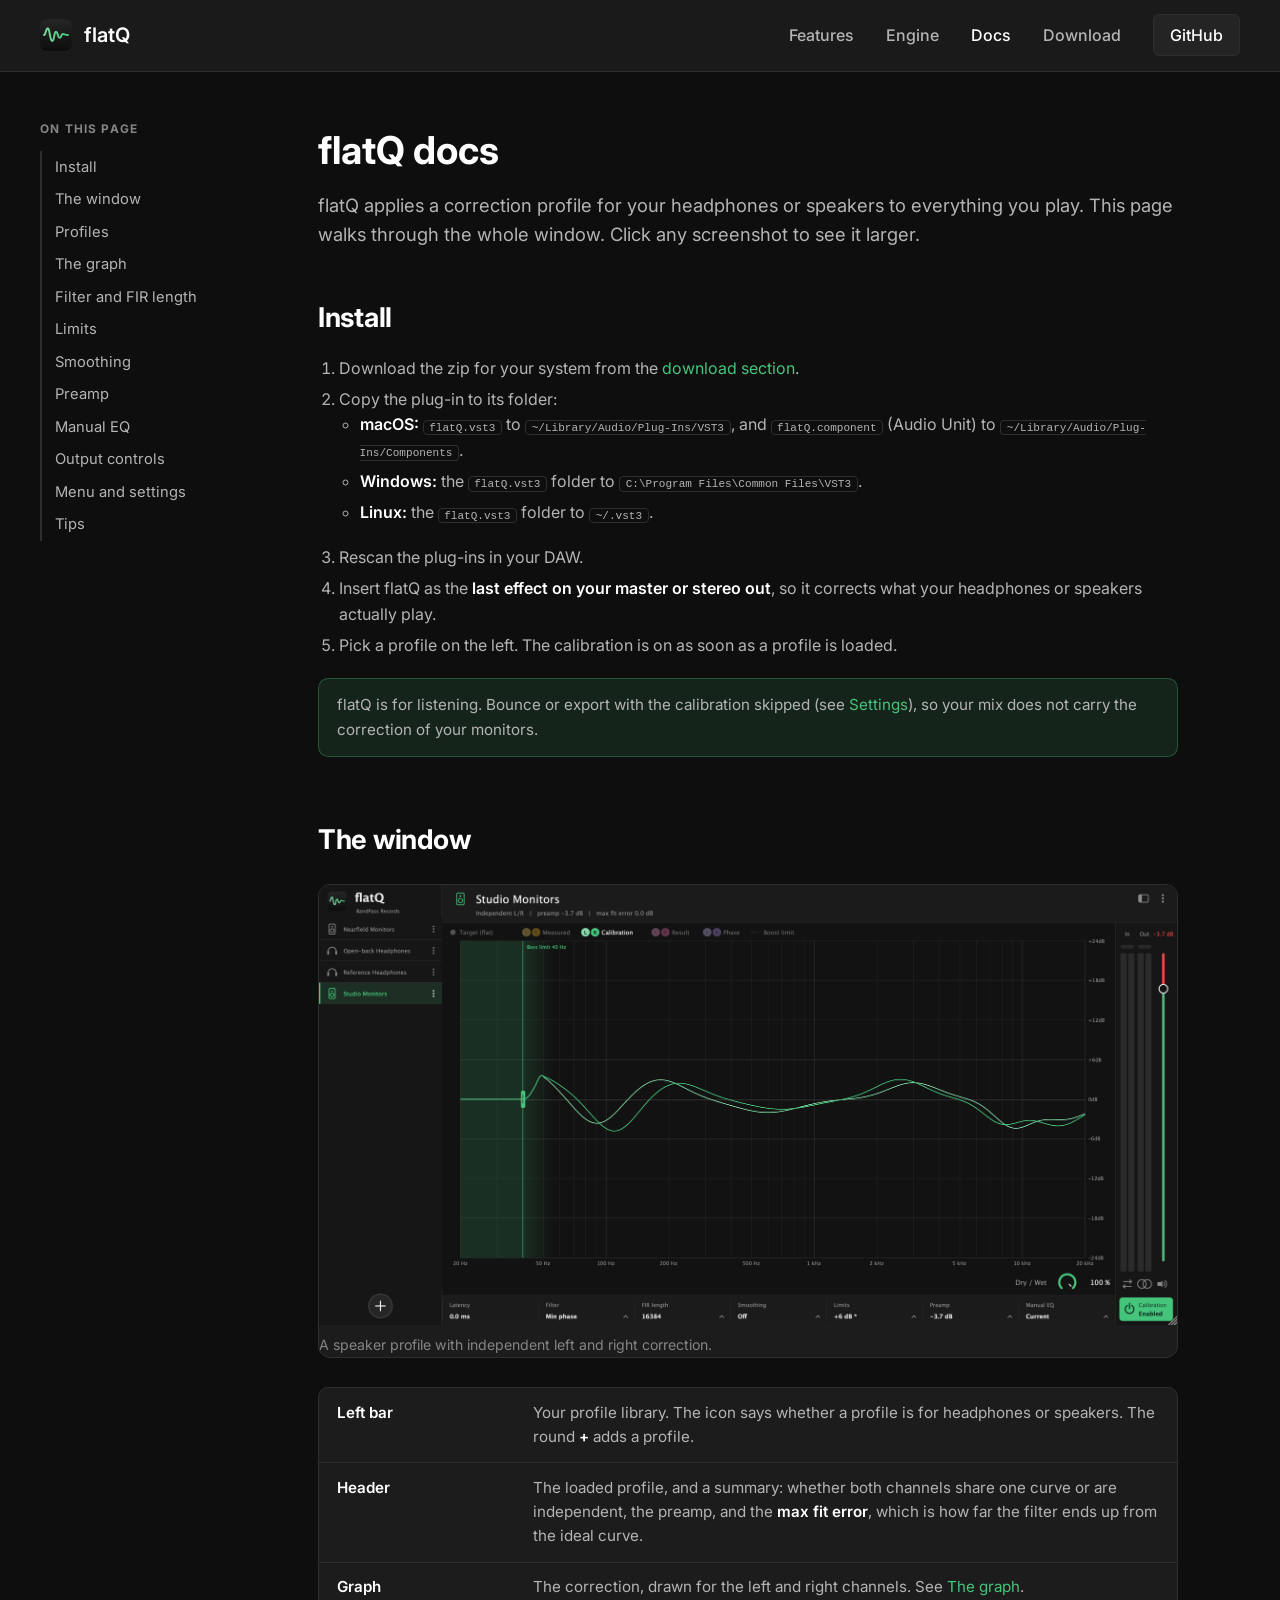
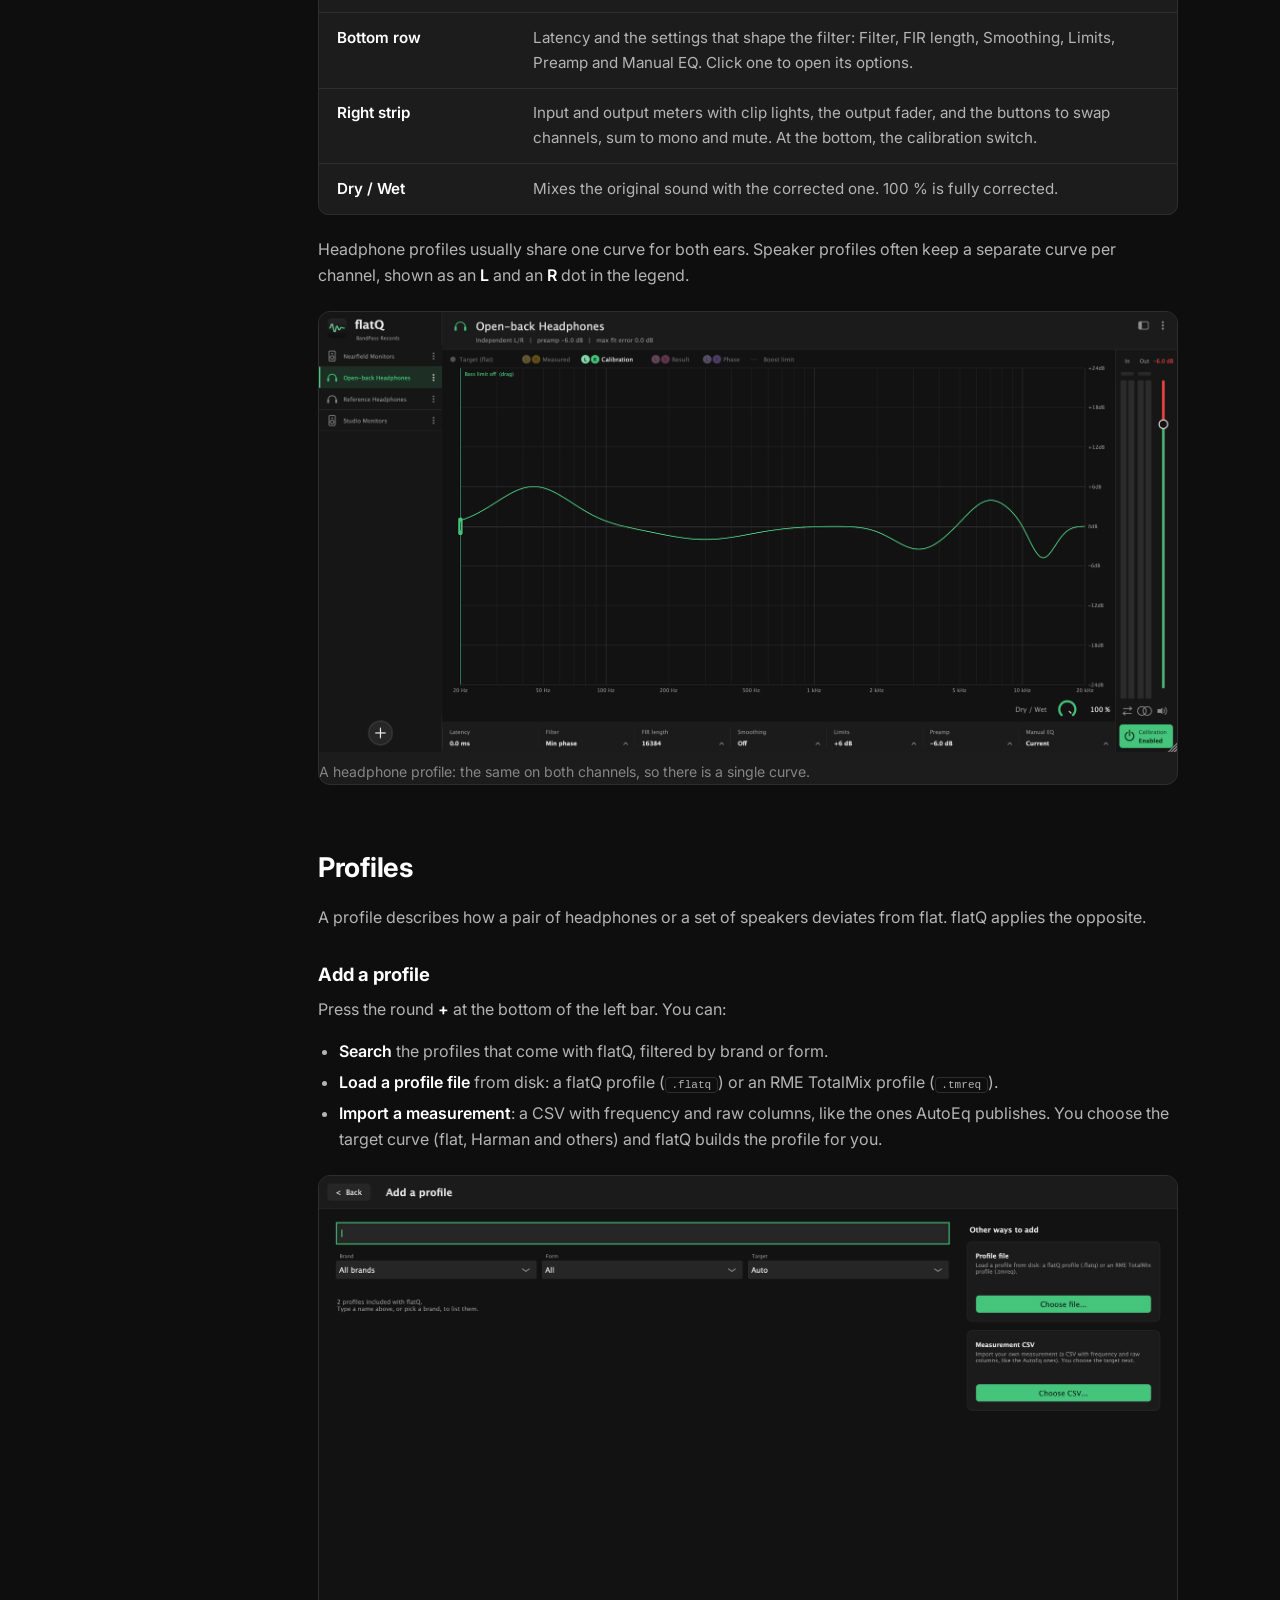
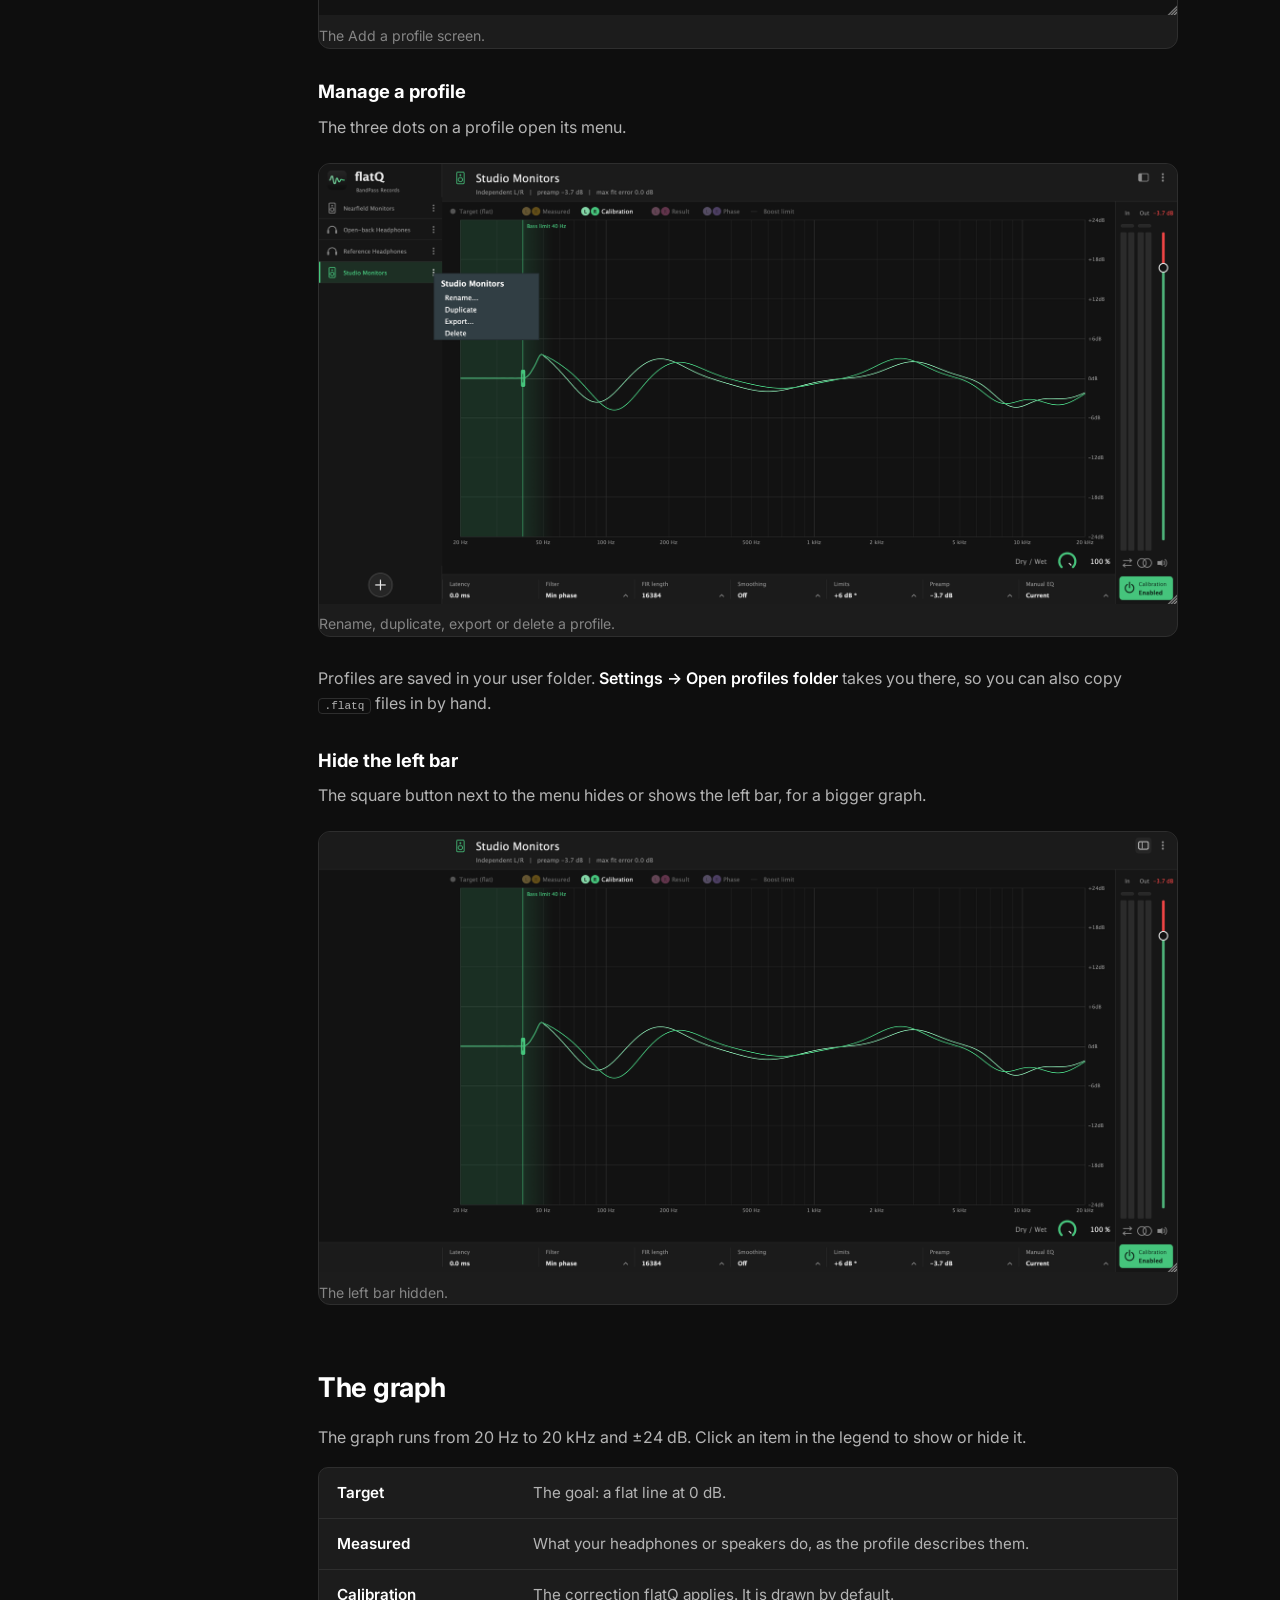
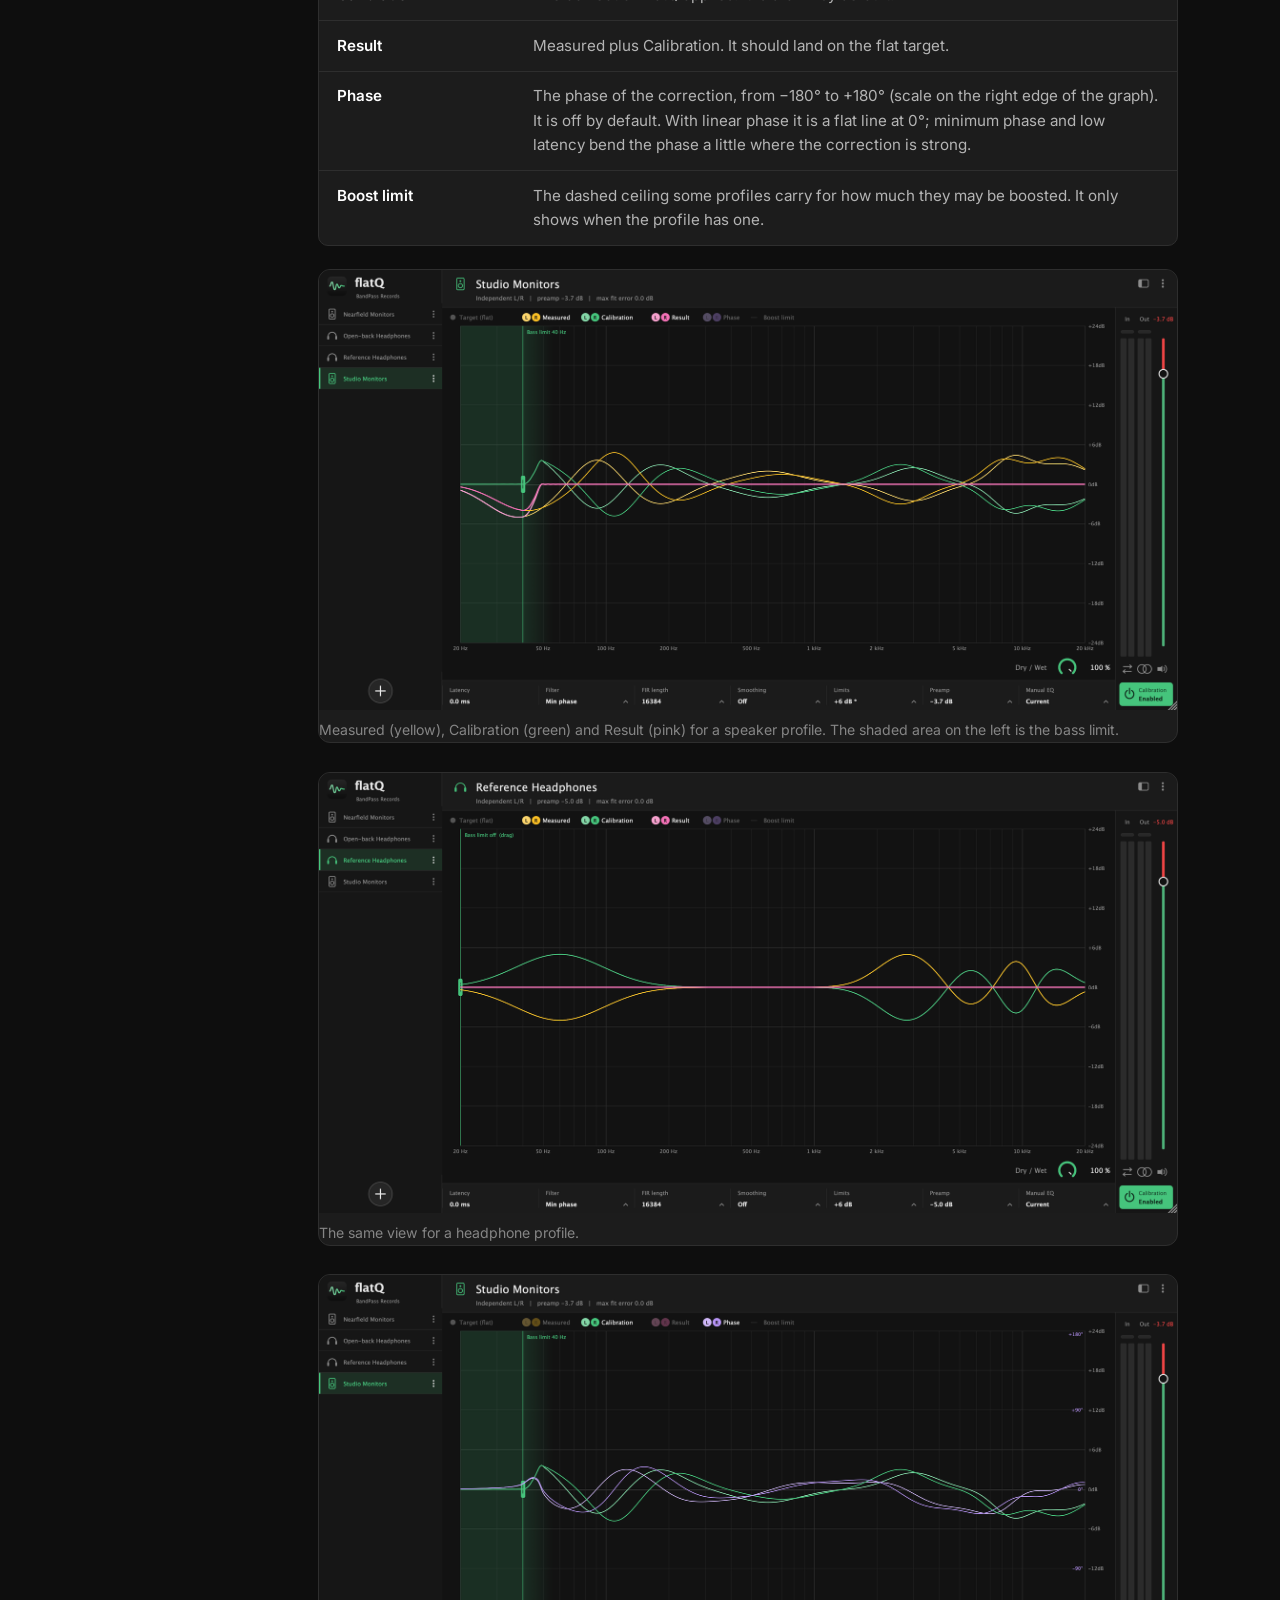
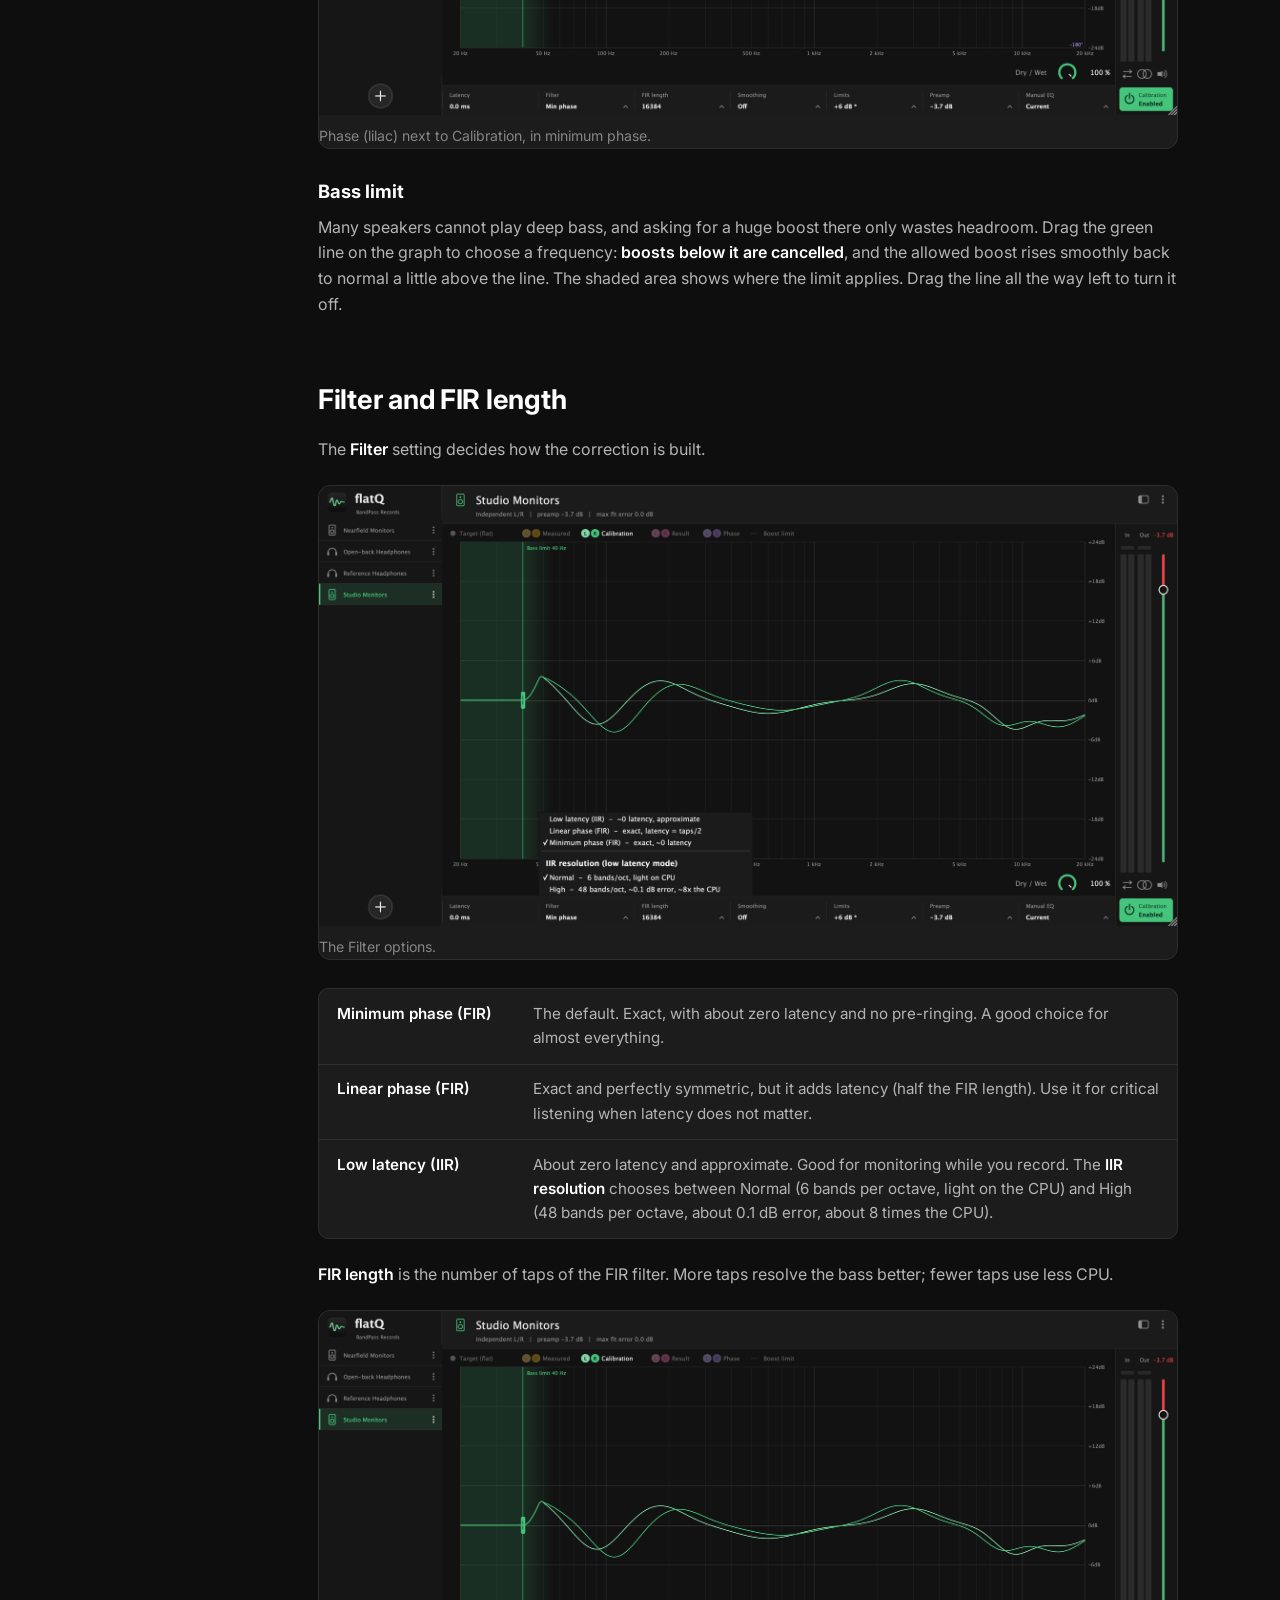
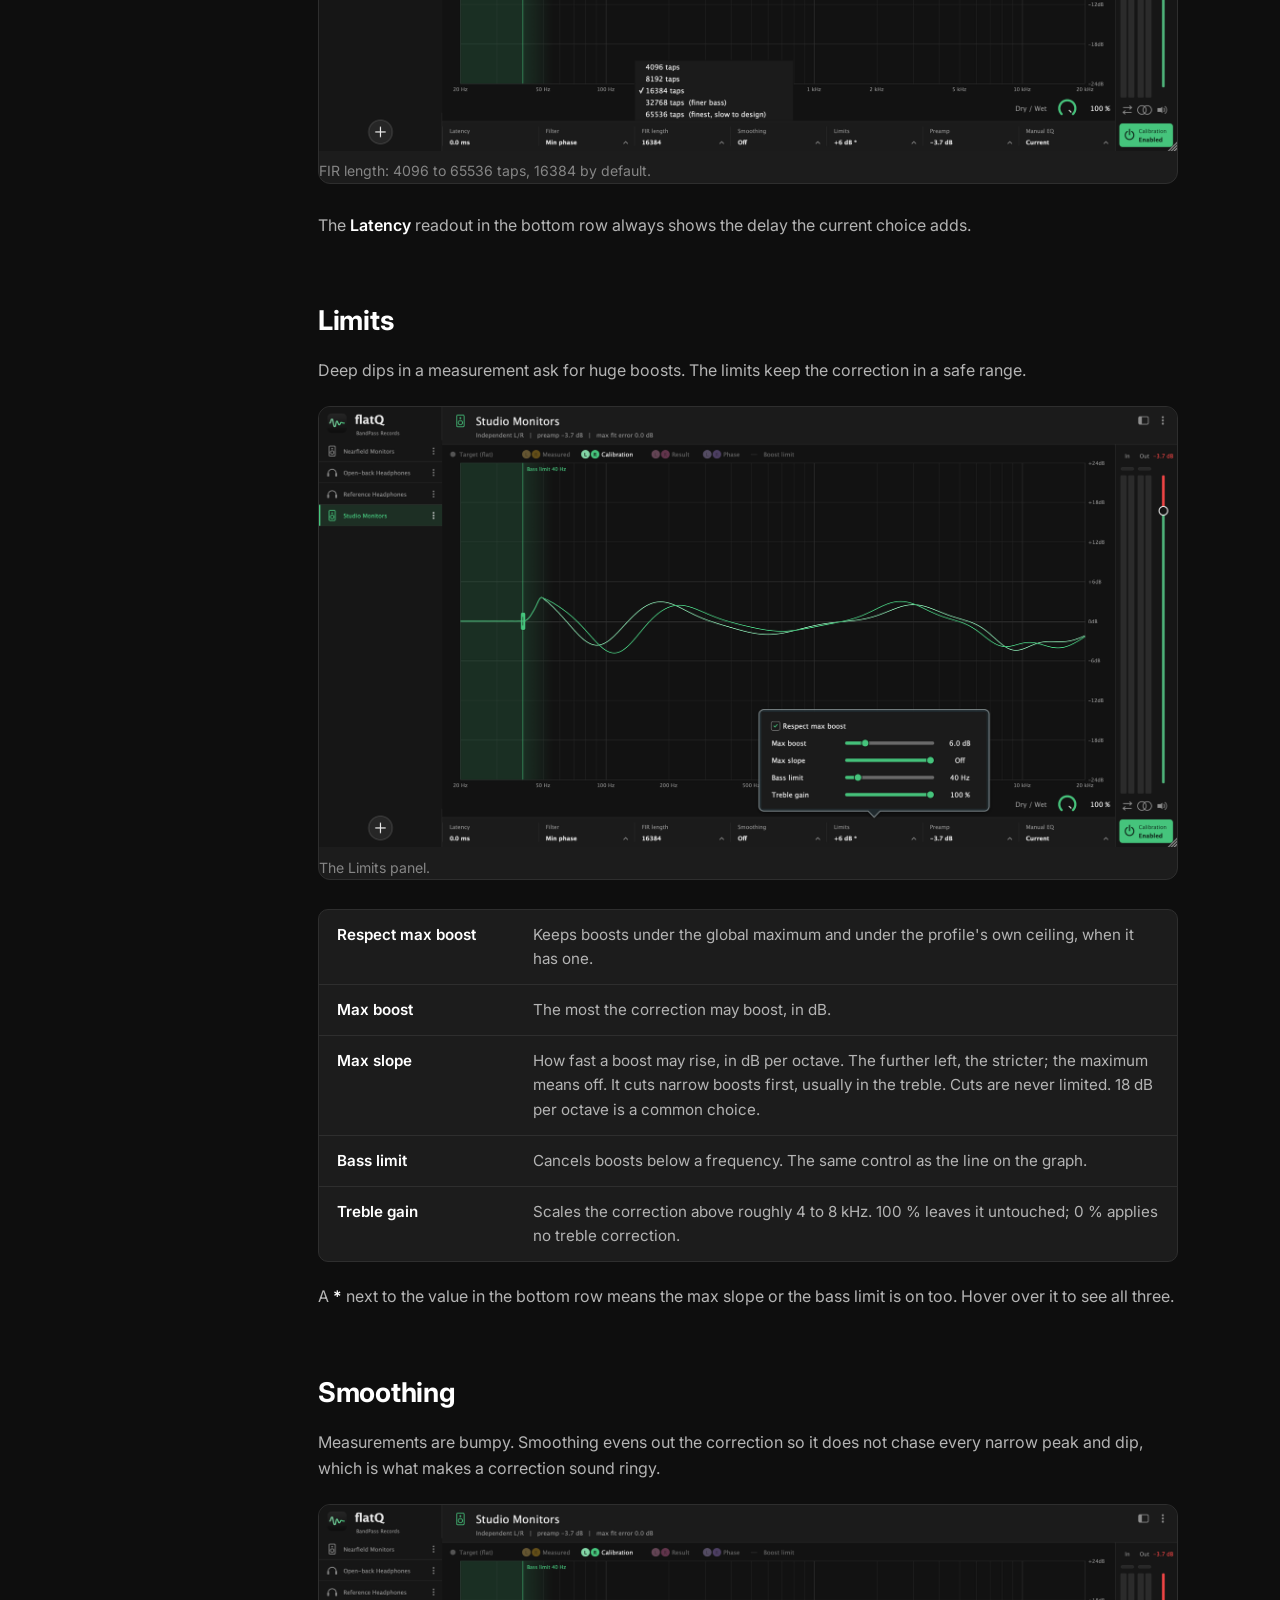
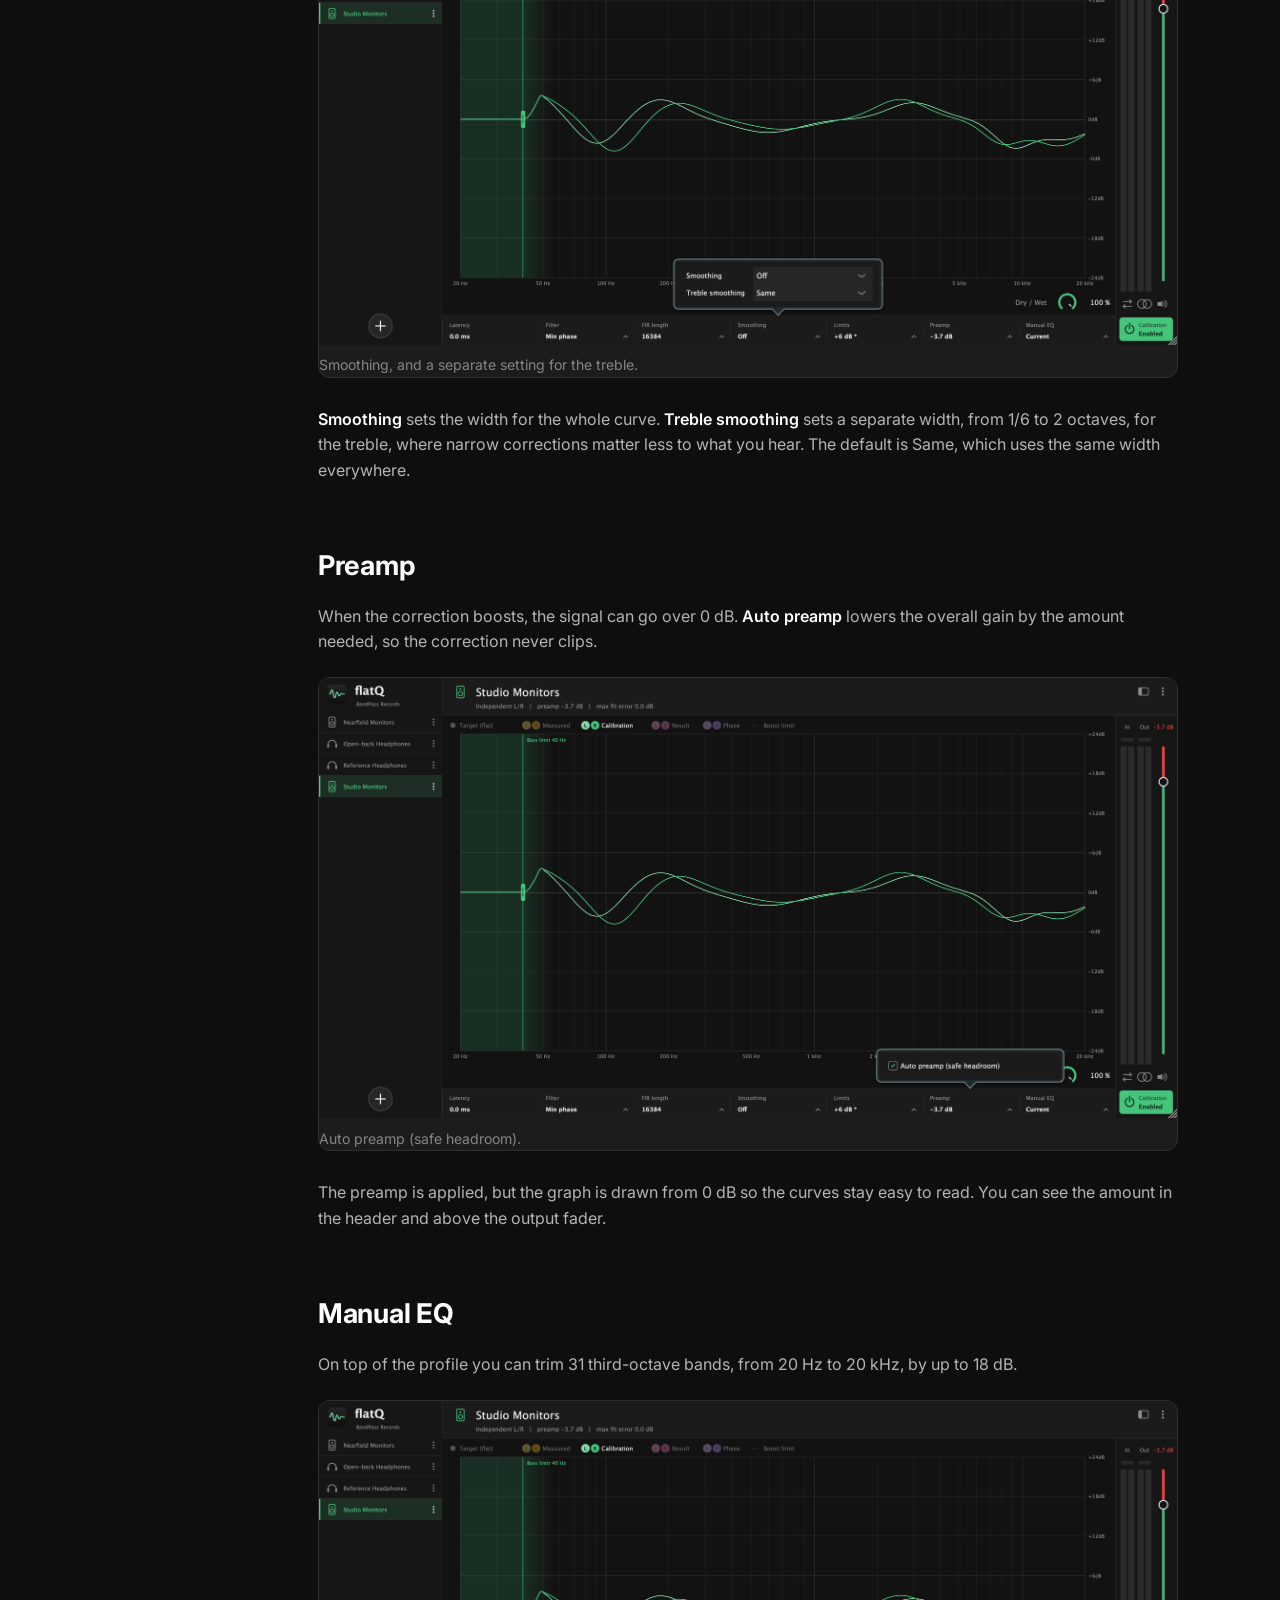
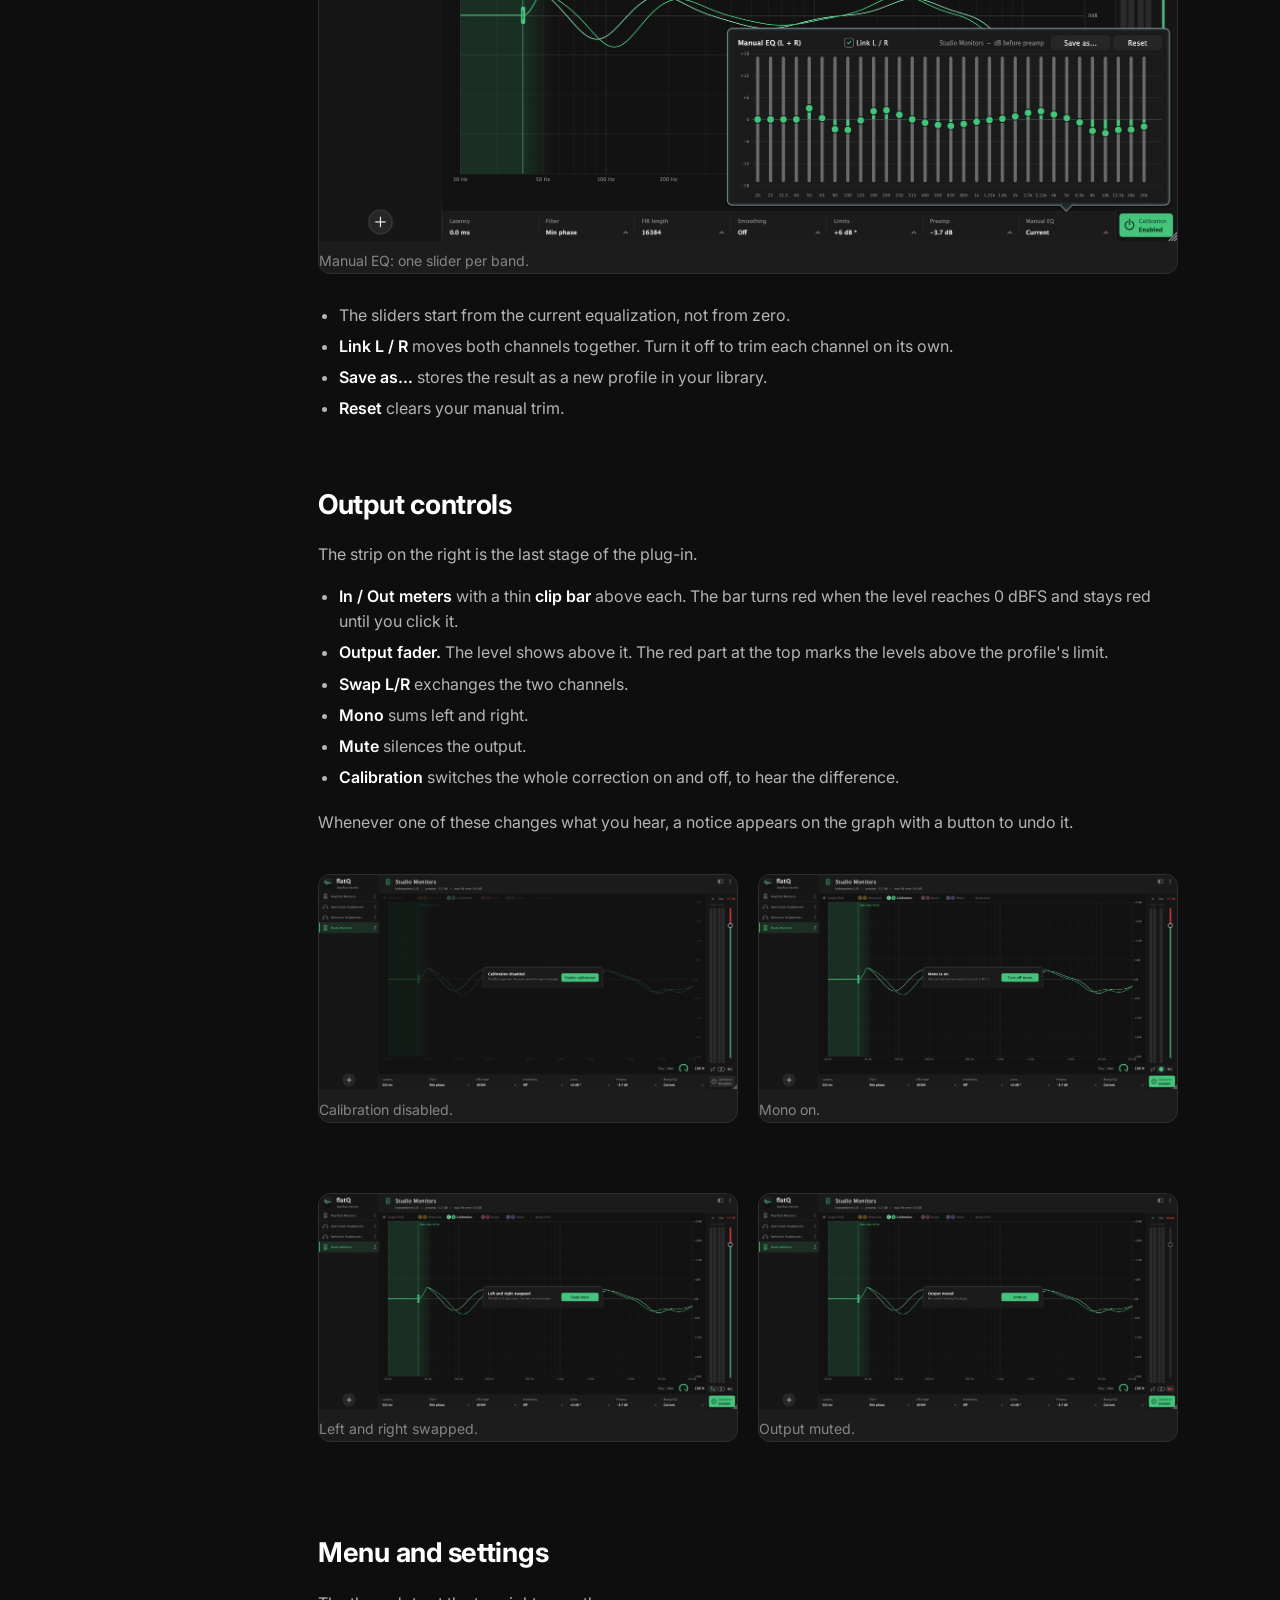
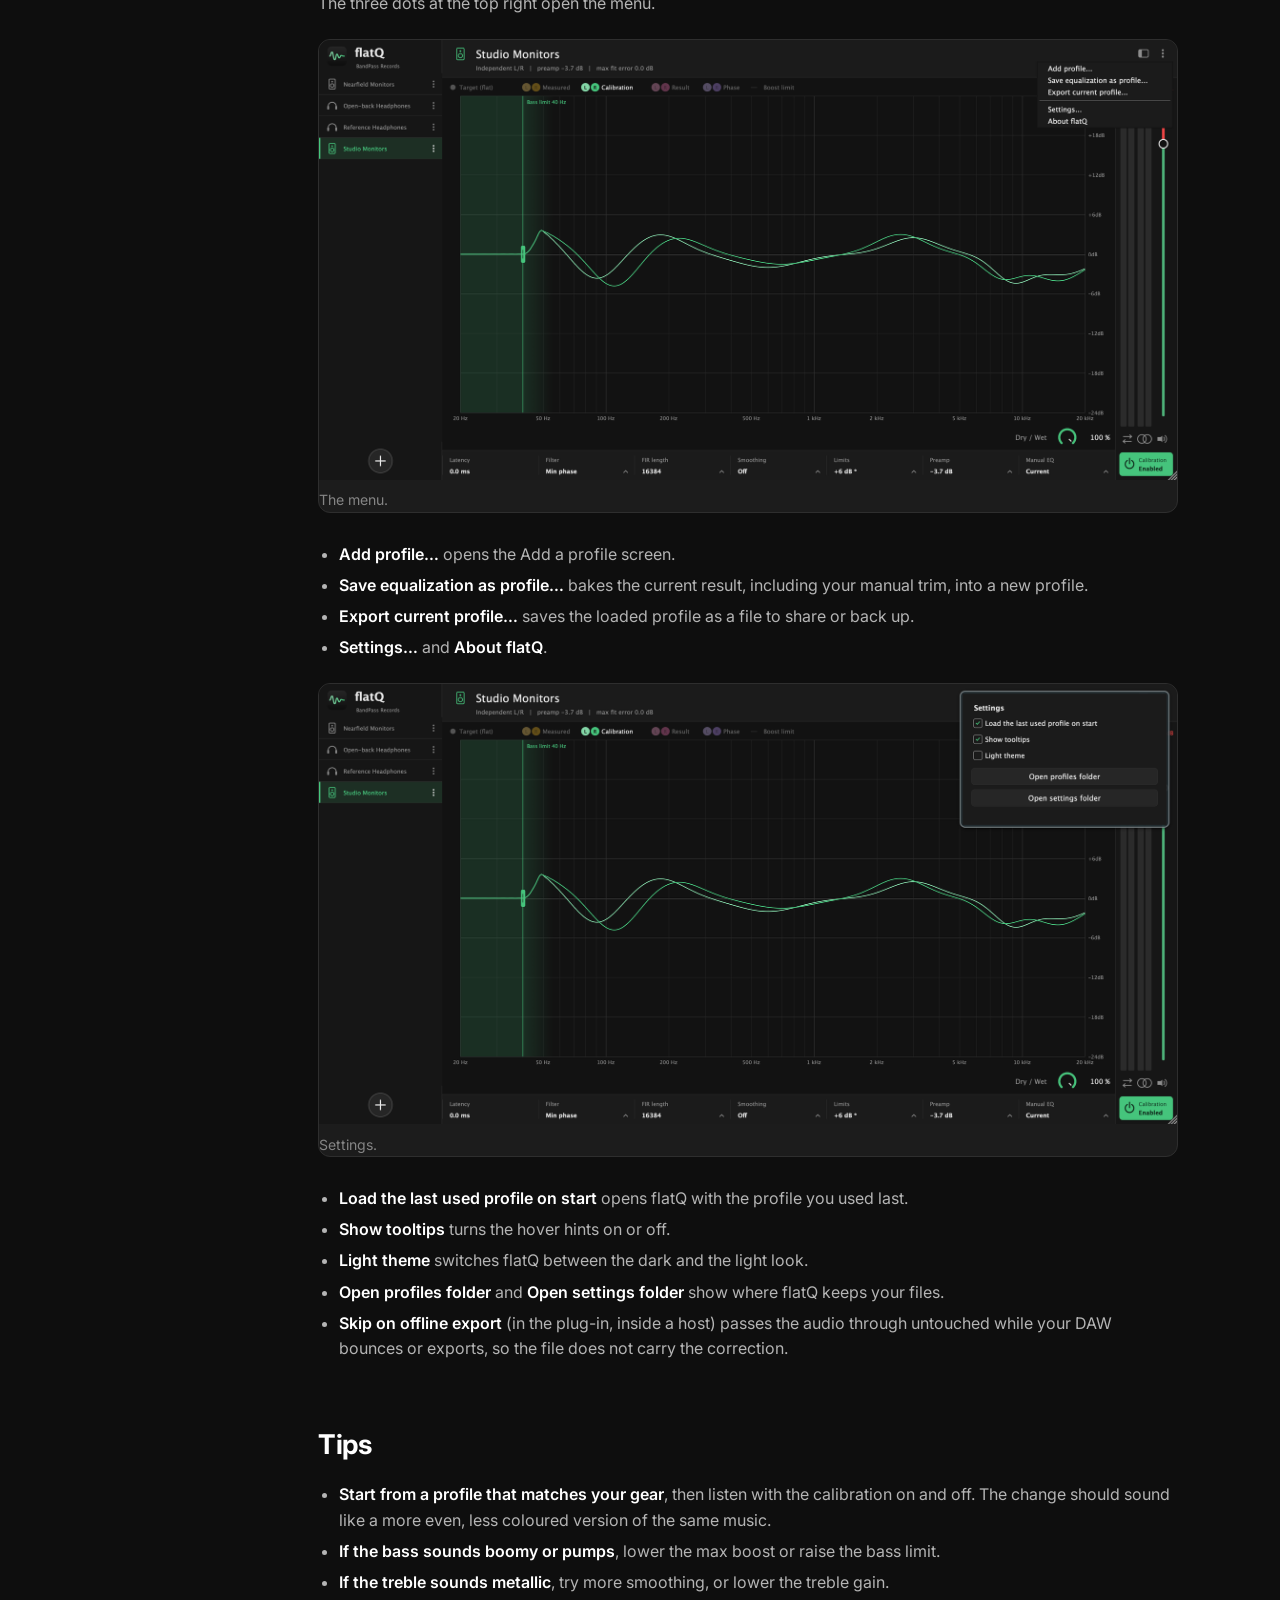
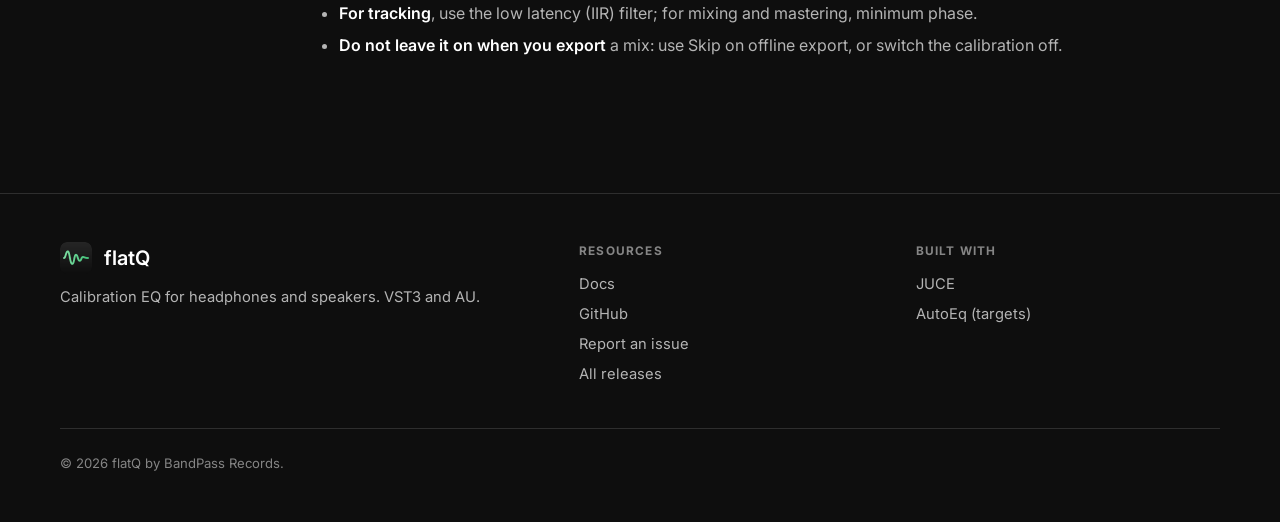
==== commit 4feaa202: "New screenshots: narrower level strip, slim clip bars, Phase curve, Light theme; docs text to match" ====
--- a/docs/index.html
+++ b/docs/index.html
@@ -138,10 +138,12 @@
         <div><dt>Measured</dt><dd>What your headphones or speakers do, as the profile describes them.</dd></div>
         <div><dt>Calibration</dt><dd>The correction flatQ applies. It is drawn by default.</dd></div>
         <div><dt>Result</dt><dd>Measured plus Calibration. It should land on the flat target.</dd></div>
+        <div><dt>Phase</dt><dd>The phase of the correction, from −180° to +180° (scale on the right edge of the graph). It is off by default. With linear phase it is a flat line at 0°; minimum phase and low latency bend the phase a little where the correction is strong.</dd></div>
         <div><dt>Boost limit</dt><dd>The dashed ceiling some profiles carry for how much they may be boosted. It only shows when the profile has one.</dd></div>
       </dl>
       <figure class="app-window"><img data-zoom src="../img/shots/main-speakers.png" alt="All curves shown for a speaker profile"><figcaption>Measured (yellow), Calibration (green) and Result (pink) for a speaker profile. The shaded area on the left is the bass limit.</figcaption></figure>
       <figure class="app-window"><img data-zoom src="../img/shots/main-headphones.png" alt="All curves shown for a headphone profile"><figcaption>The same view for a headphone profile.</figcaption></figure>
+      <figure class="app-window"><img data-zoom src="../img/shots/phase.png" alt="The Phase curve shown with Calibration"><figcaption>Phase (lilac) next to Calibration, in minimum phase.</figcaption></figure>
       <h3>Bass limit</h3>
       <p>Many speakers cannot play deep bass, and asking for a huge boost there only wastes headroom. Drag the green line on the graph to choose a frequency: <b>boosts below it are cancelled</b>, and the allowed boost rises smoothly back to normal a little above the line. The shaded area shows where the limit applies. Drag the line all the way left to turn it off.</p>
     </section>
@@ -204,7 +206,7 @@
       <h2>Output controls</h2>
       <p>The strip on the right is the last stage of the plug-in.</p>
       <ul>
-        <li><b>In / Out meters</b> with a <b>CLIP</b> light each. A light stays on after a peak; click it to reset.</li>
+        <li><b>In / Out meters</b> with a thin <b>clip bar</b> above each. The bar turns red when the level reaches 0 dBFS and stays red until you click it.</li>
         <li><b>Output fader.</b> The level shows above it. The red part at the top marks the levels above the profile's limit.</li>
         <li><b>Swap L/R</b> exchanges the two channels.</li>
         <li><b>Mono</b> sums left and right.</li>
@@ -234,6 +236,7 @@
       <ul>
         <li><b>Load the last used profile on start</b> opens flatQ with the profile you used last.</li>
         <li><b>Show tooltips</b> turns the hover hints on or off.</li>
+        <li><b>Light theme</b> switches flatQ between the dark and the light look.</li>
         <li><b>Open profiles folder</b> and <b>Open settings folder</b> show where flatQ keeps your files.</li>
         <li><b>Skip on offline export</b> (in the plug-in, inside a host) passes the audio through untouched while your DAW bounces or exports, so the file does not carry the correction.</li>
       </ul>
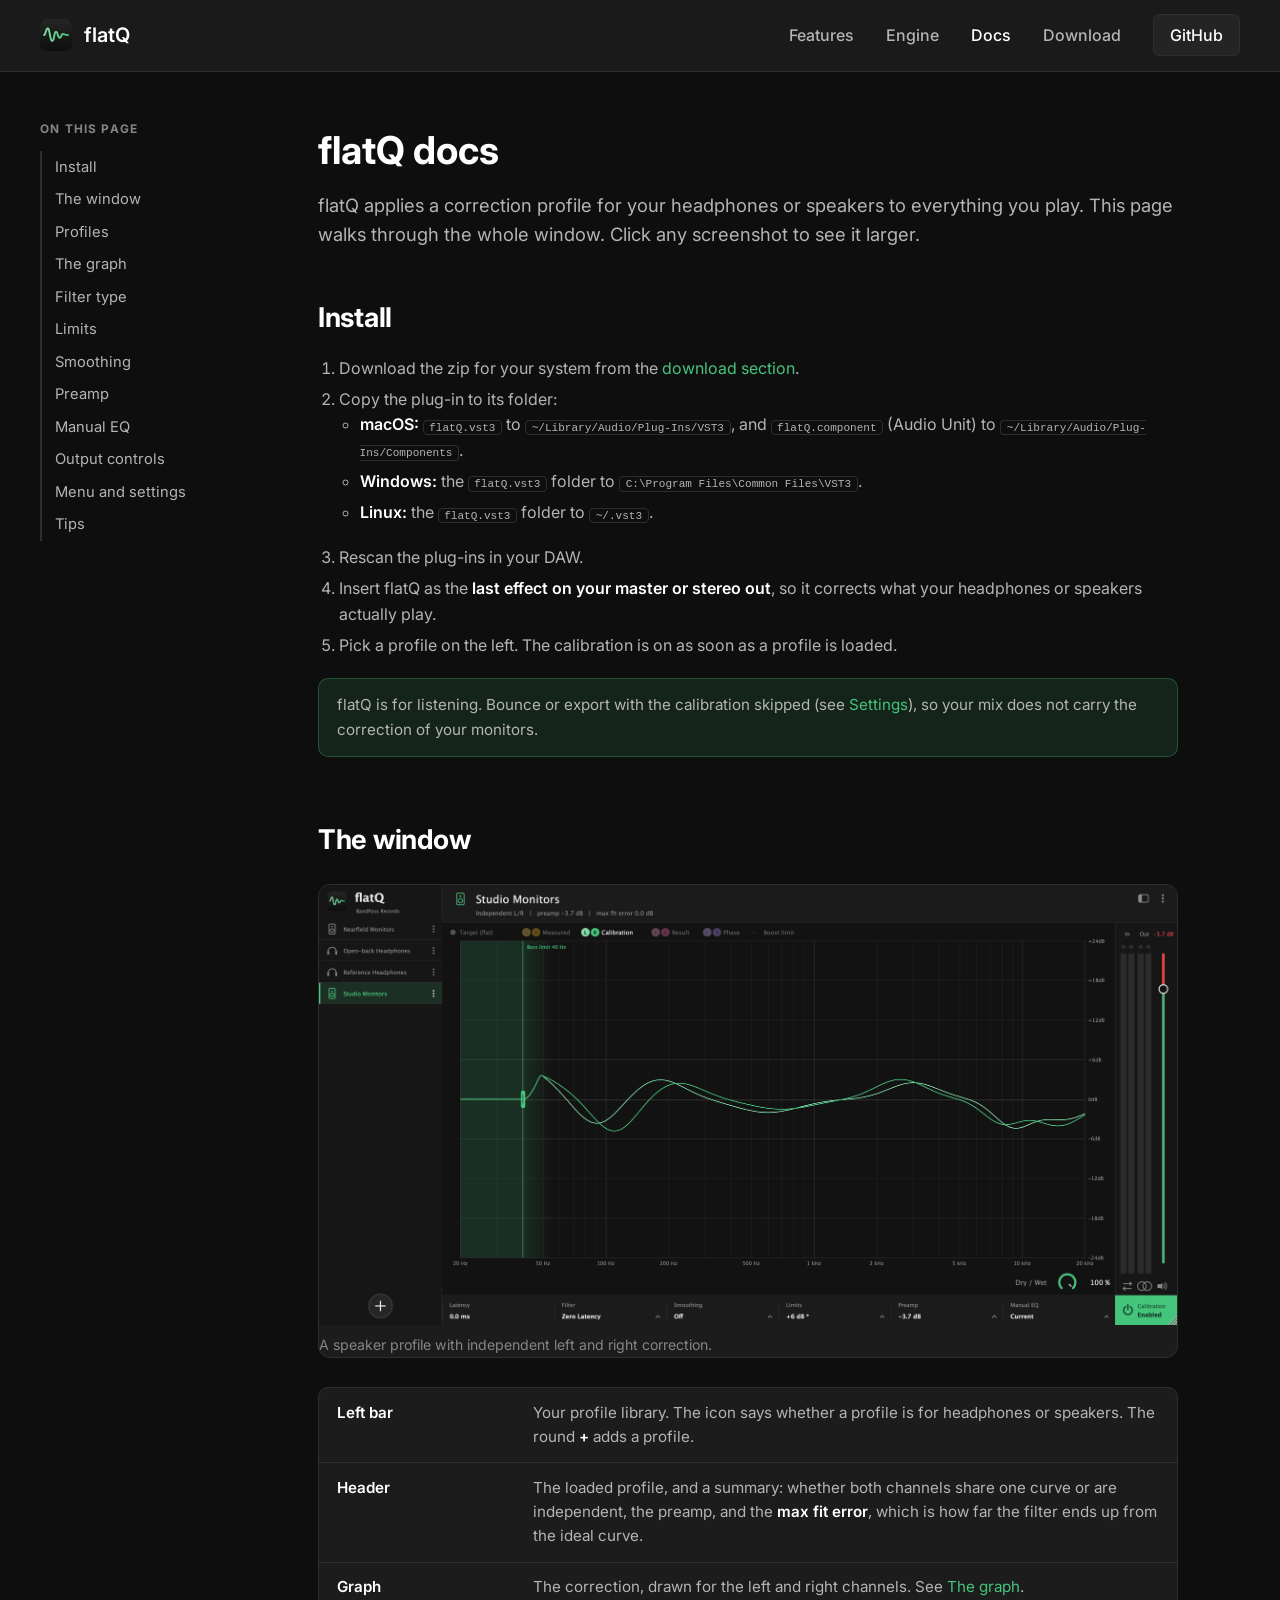
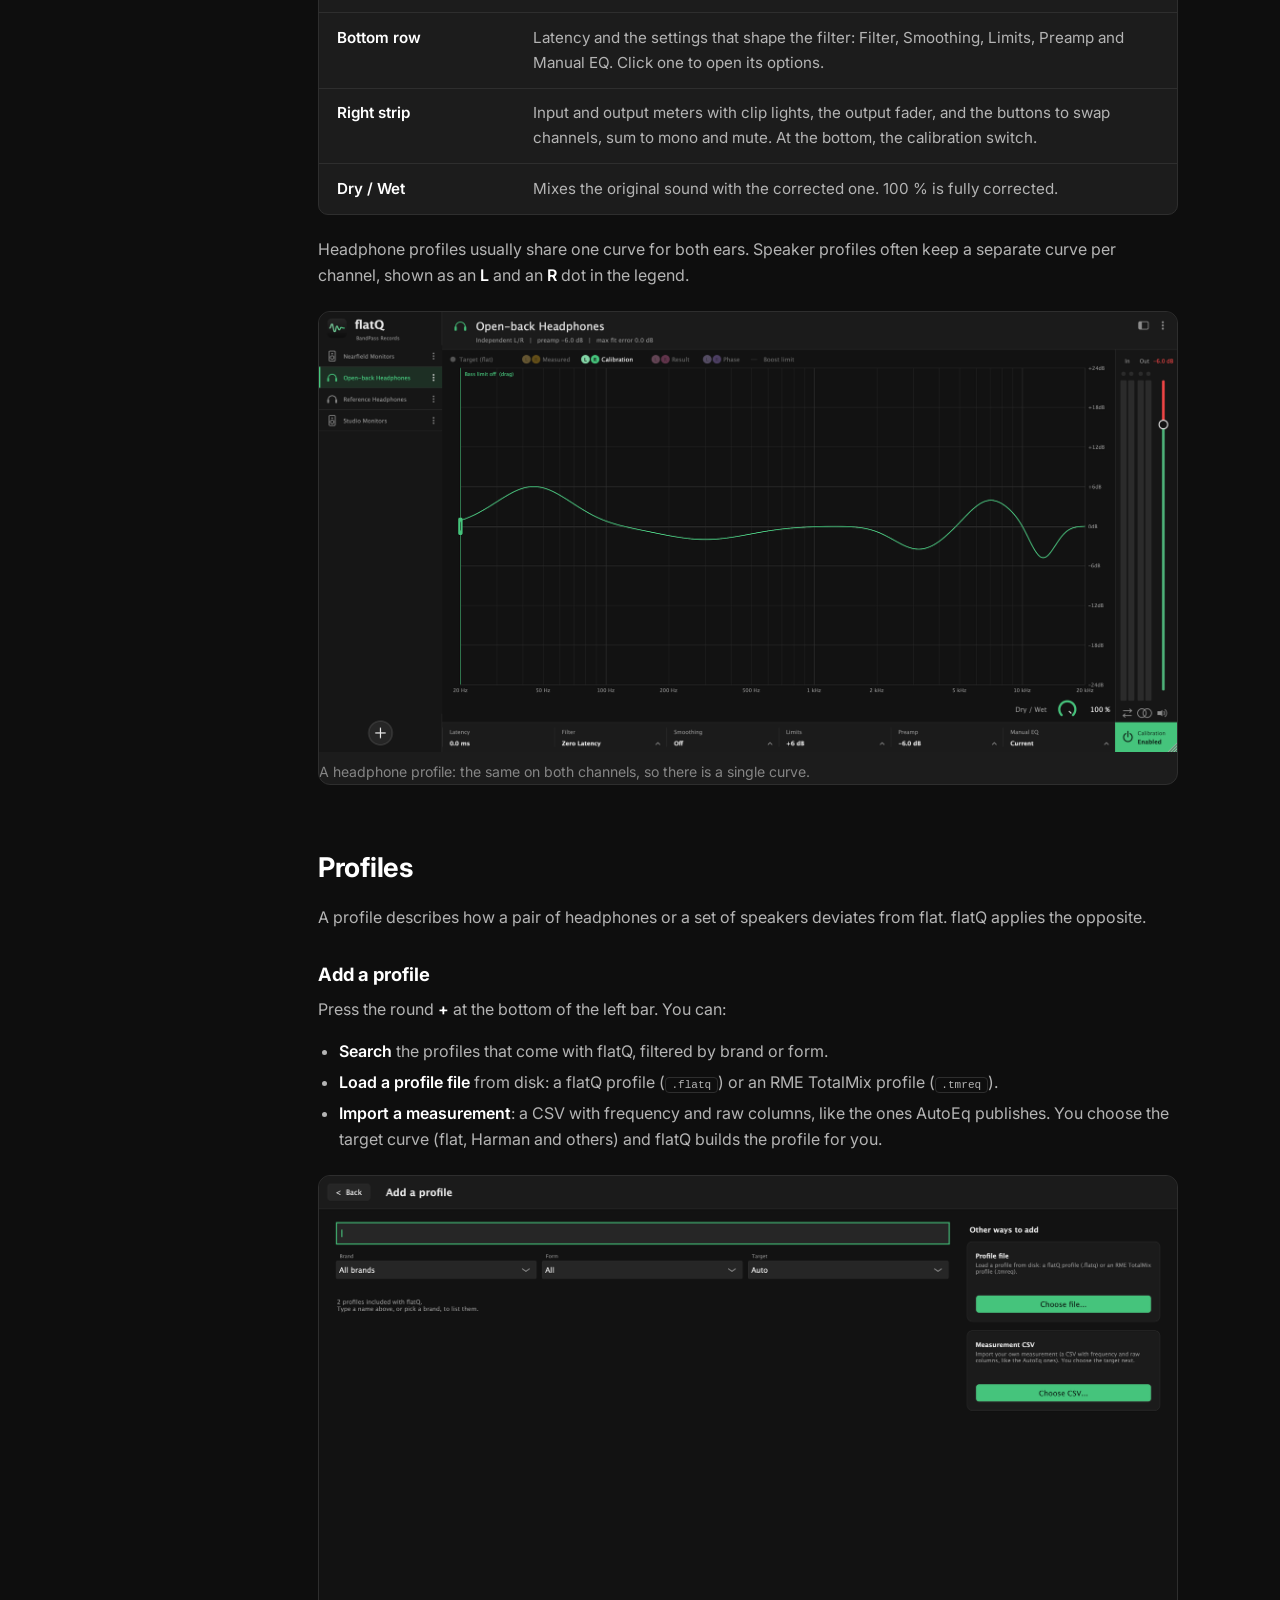
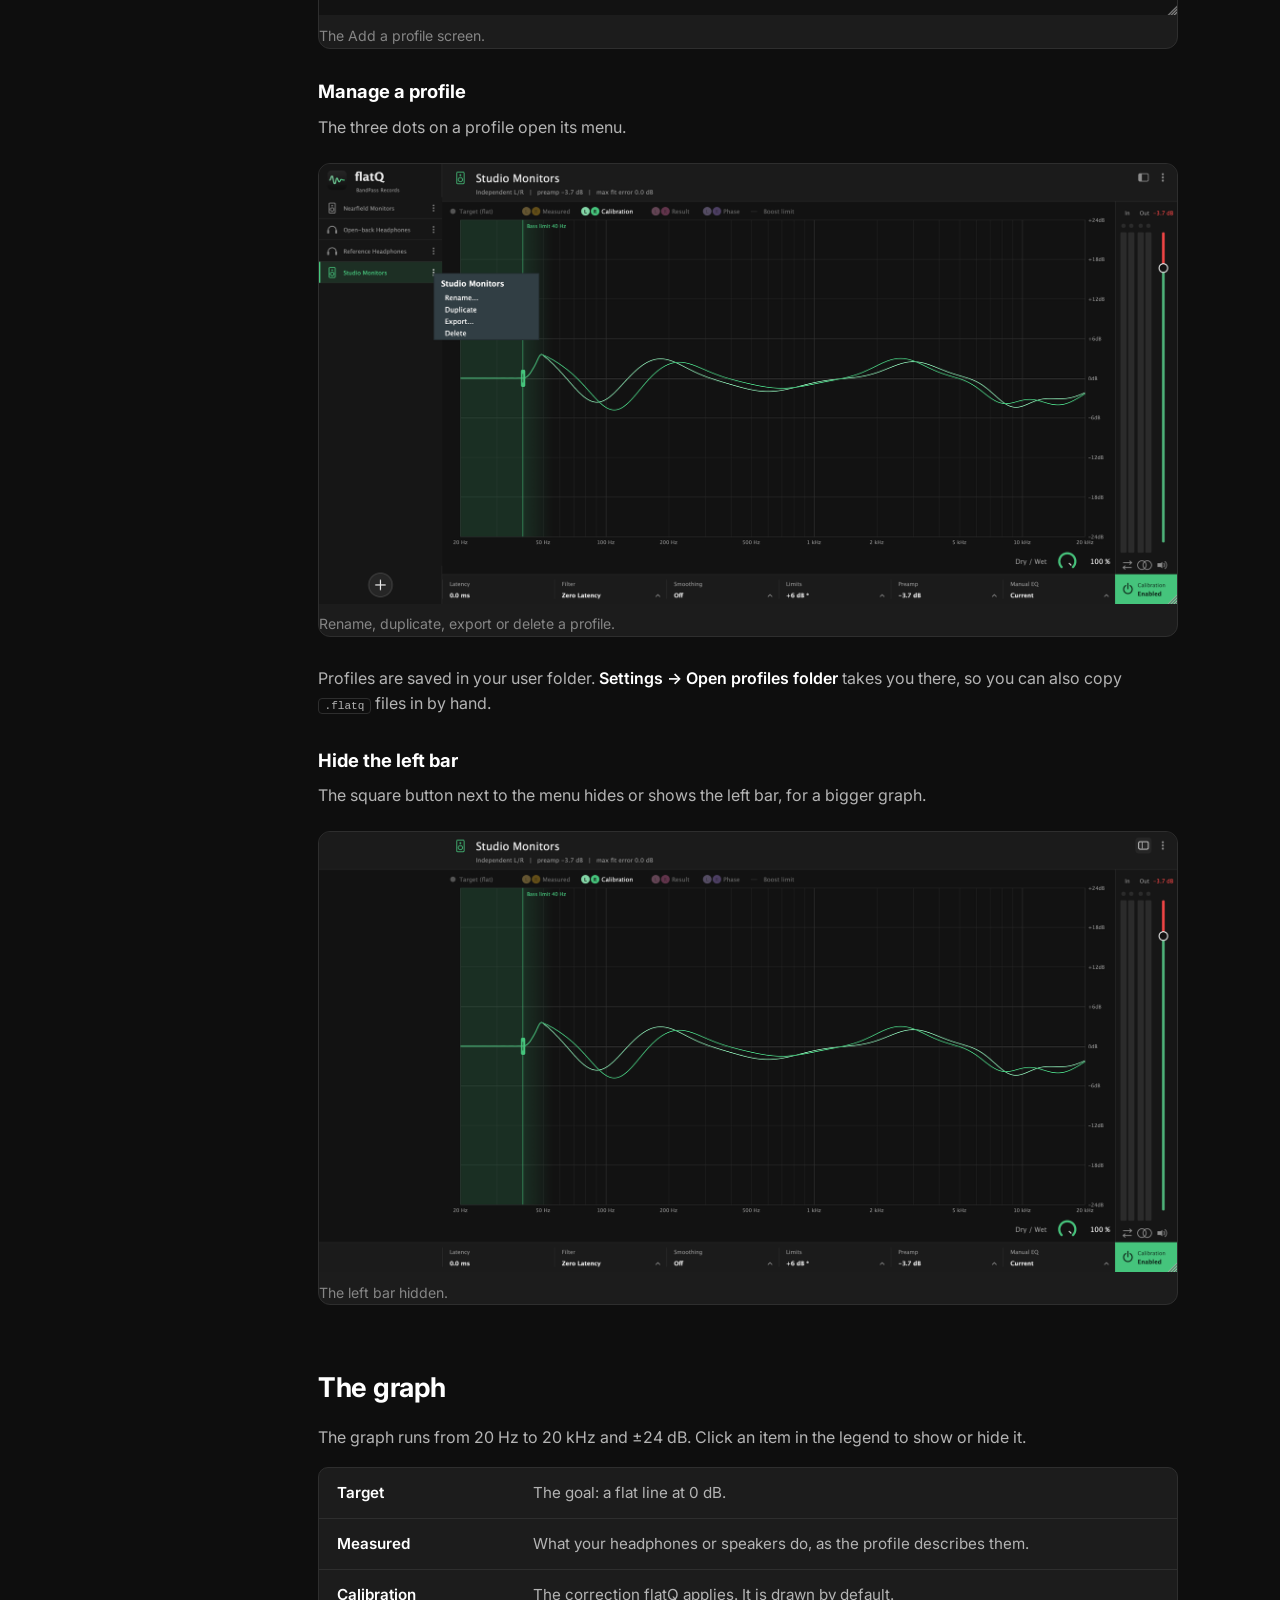
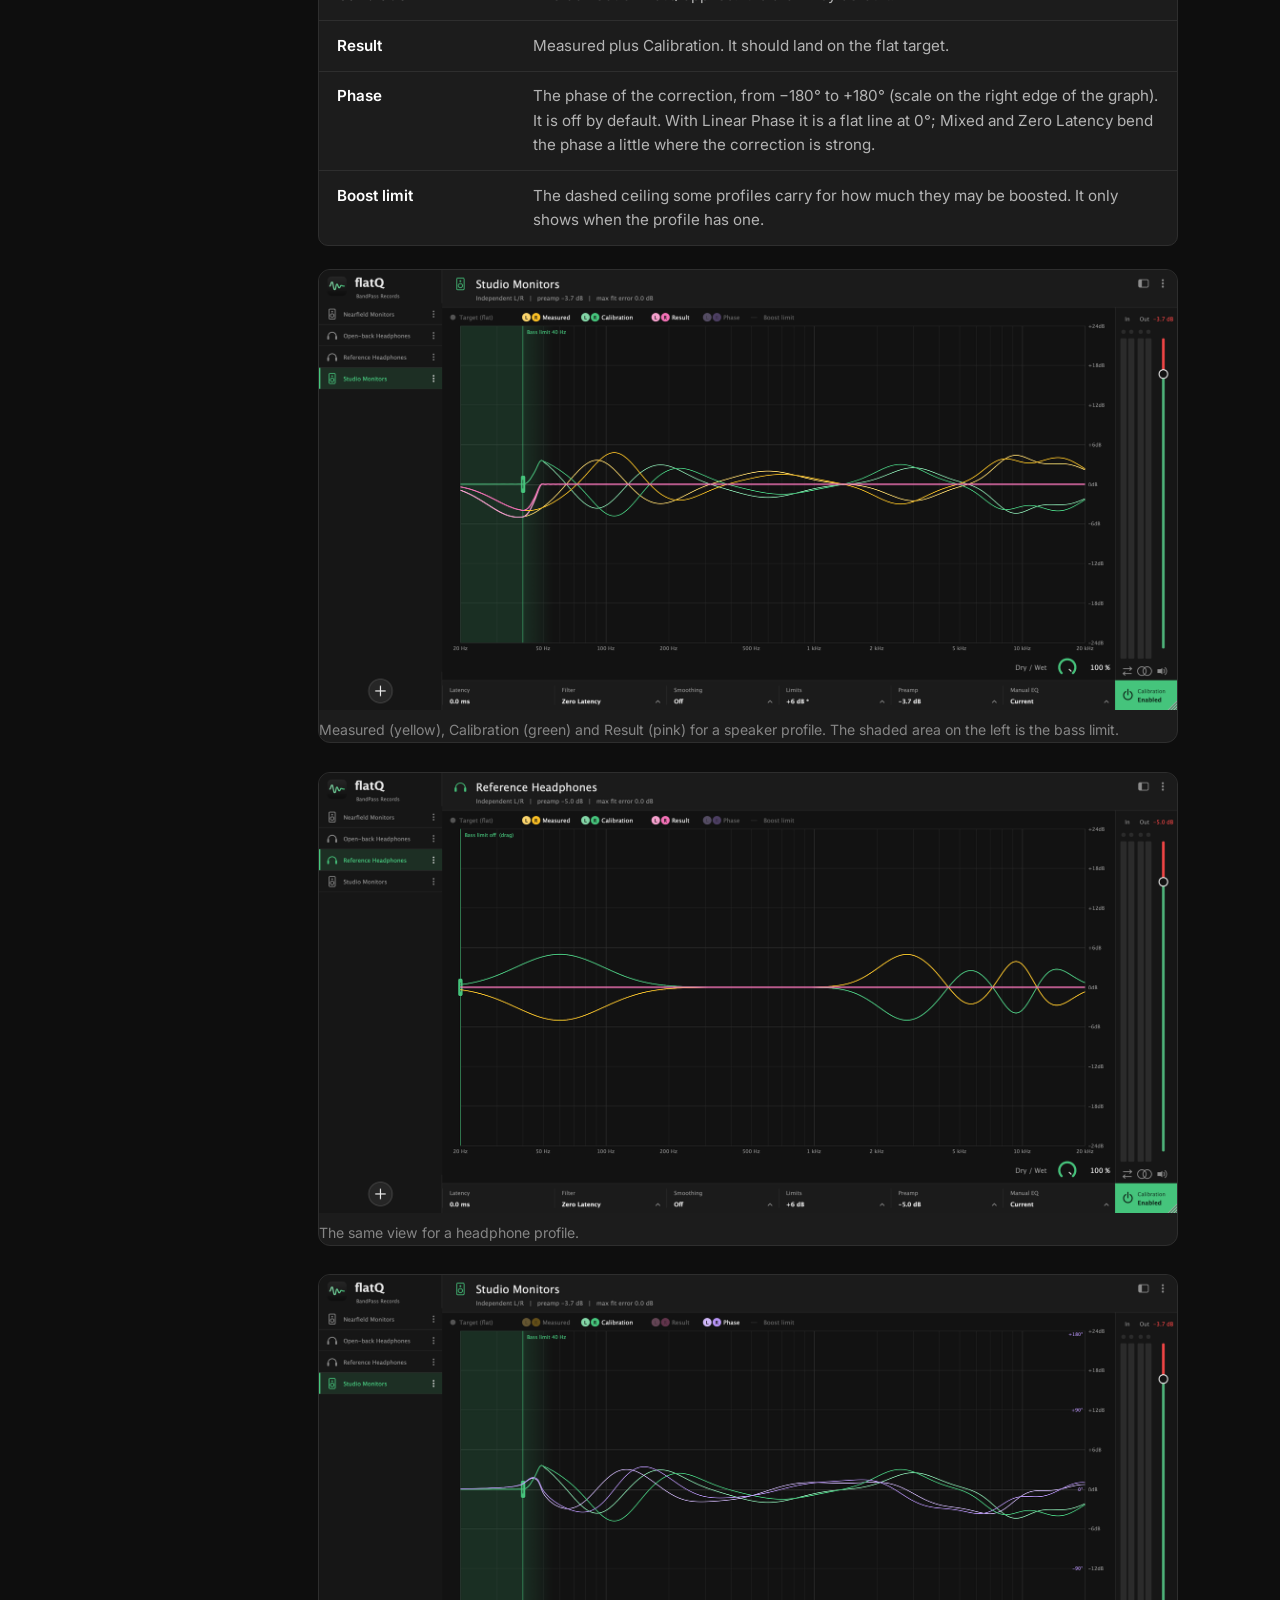
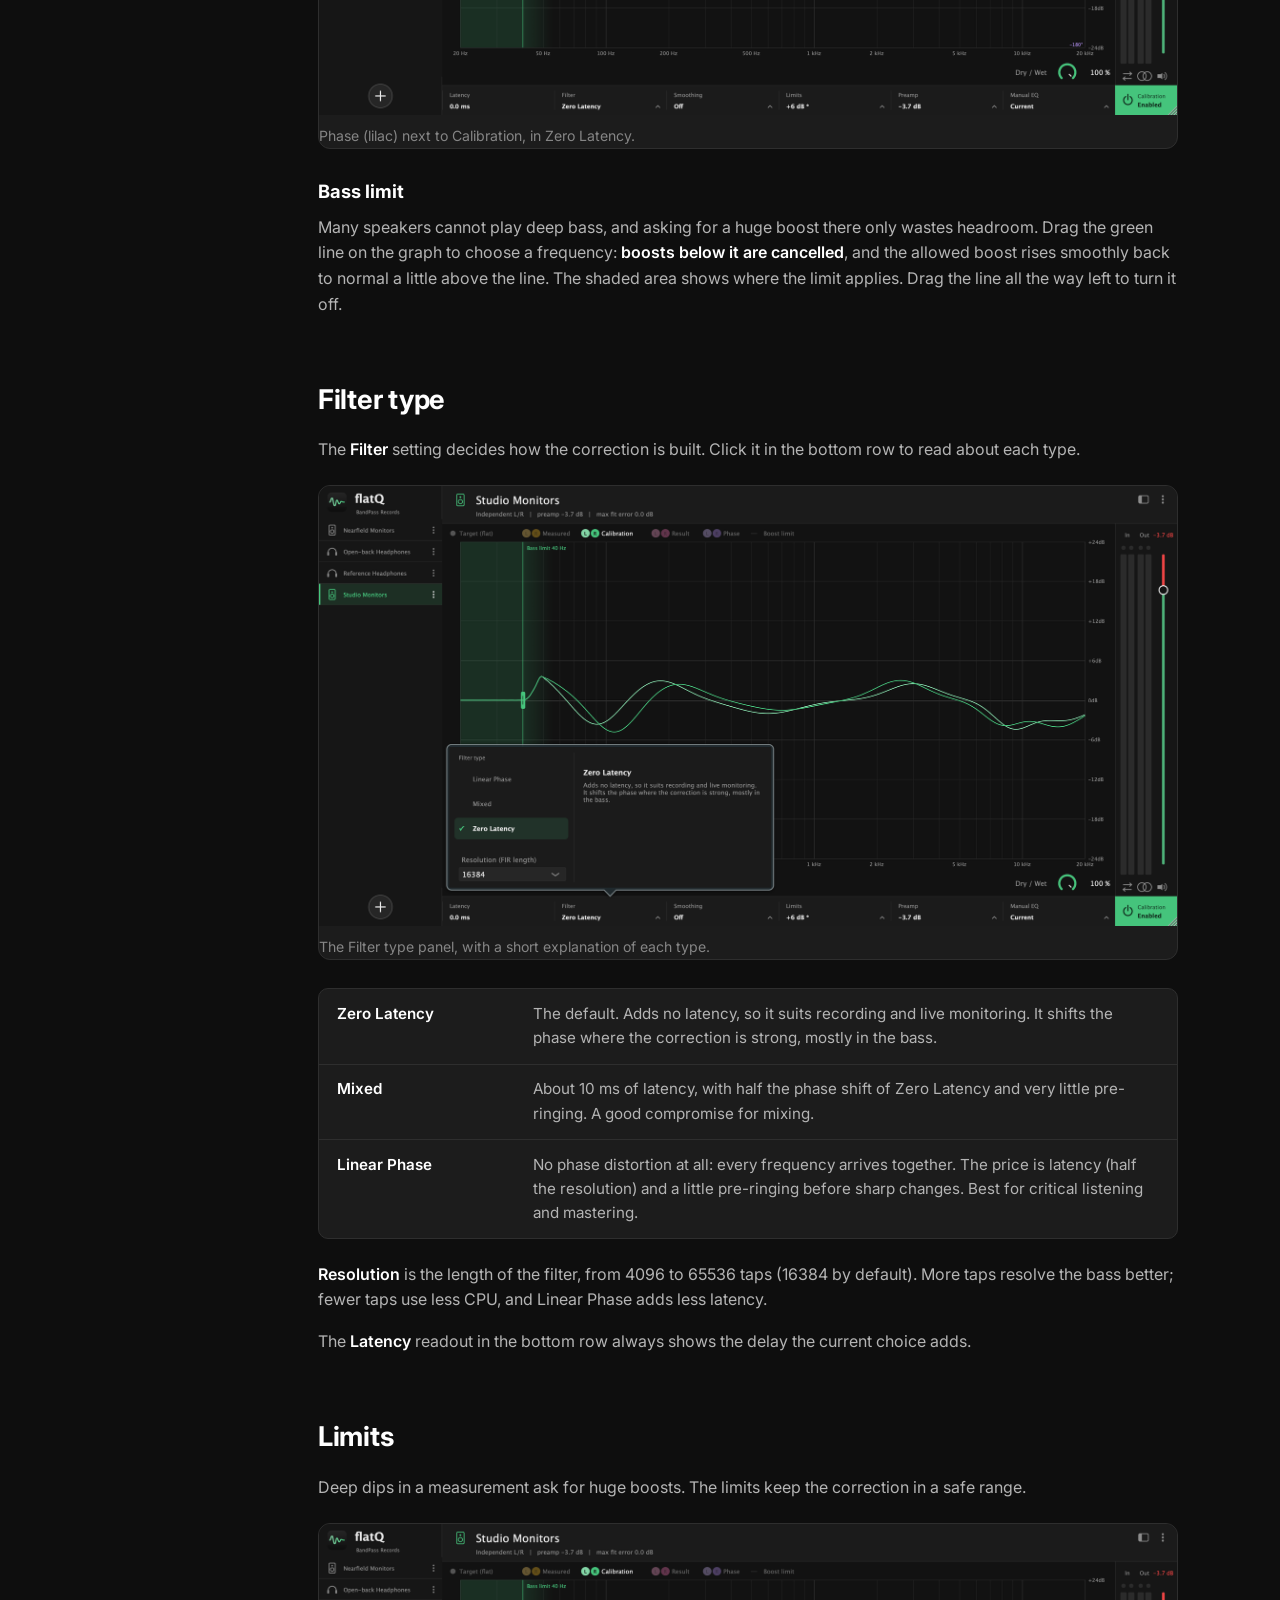
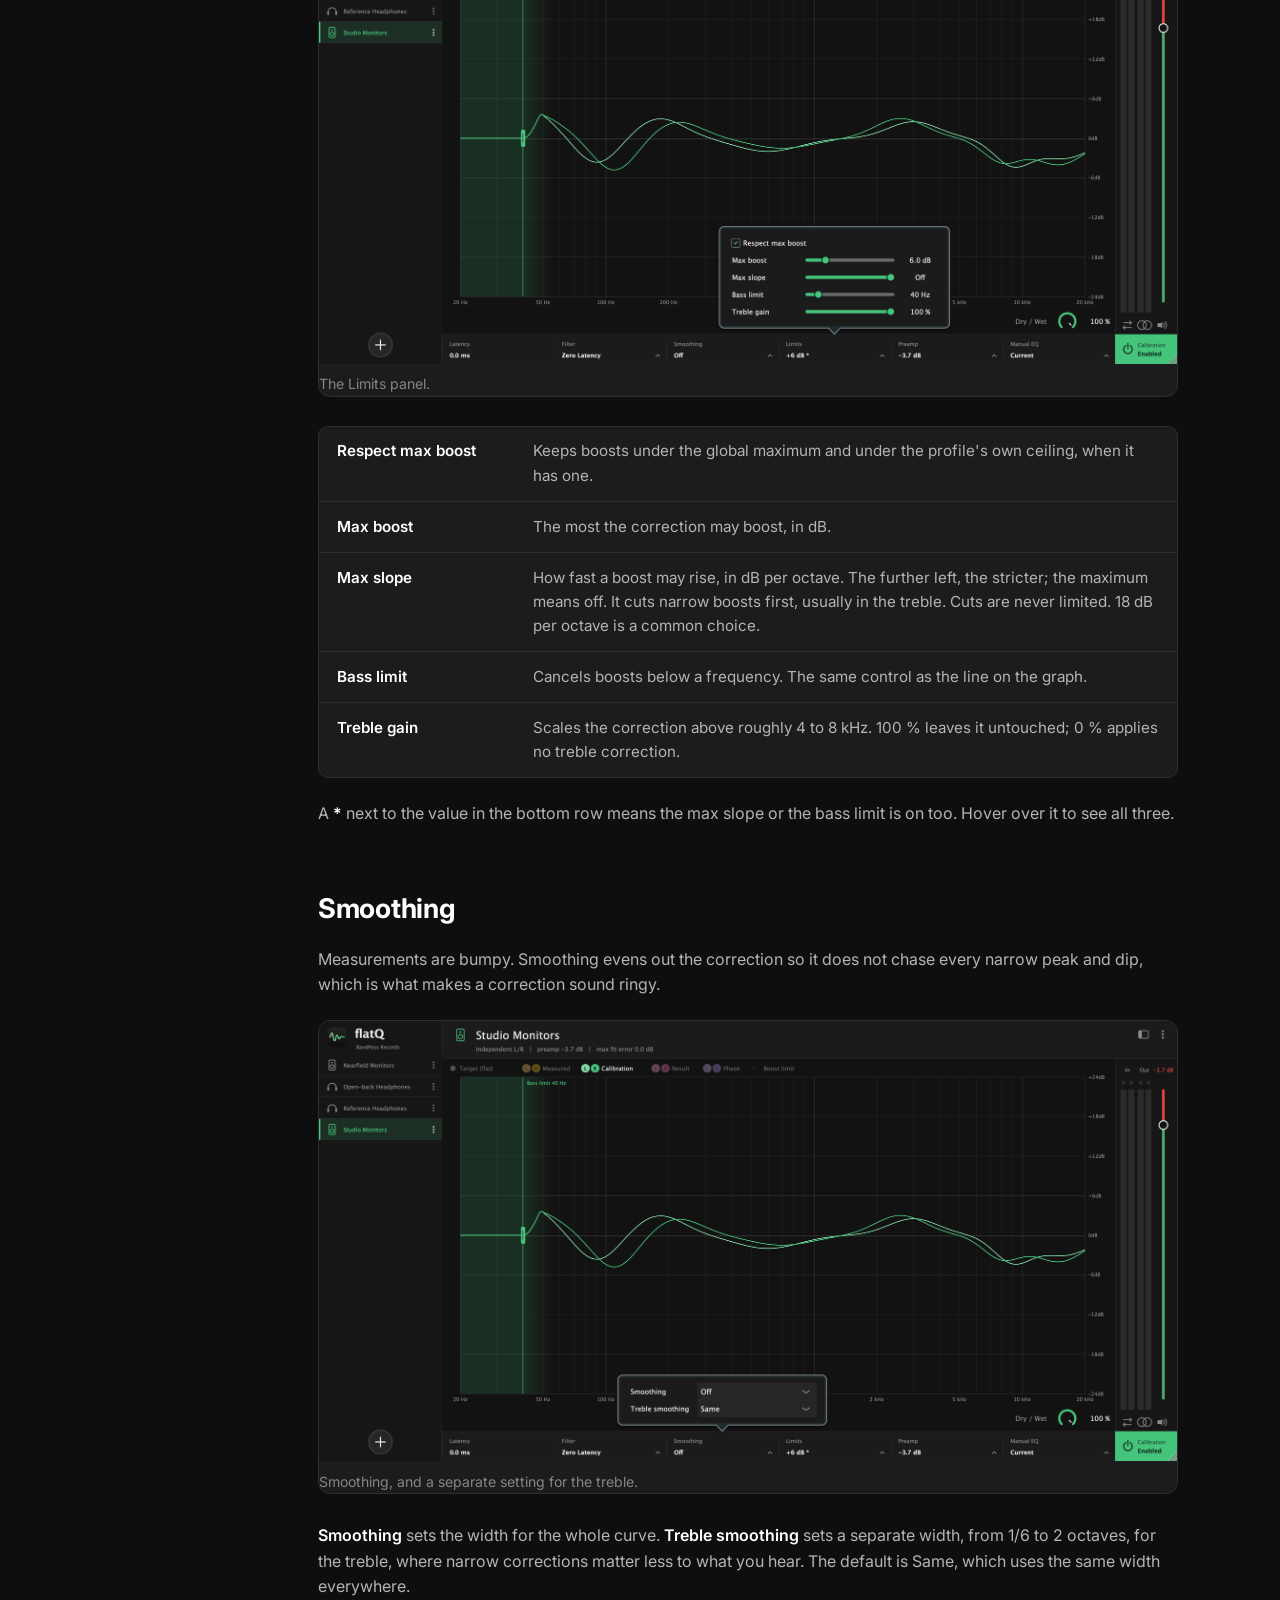
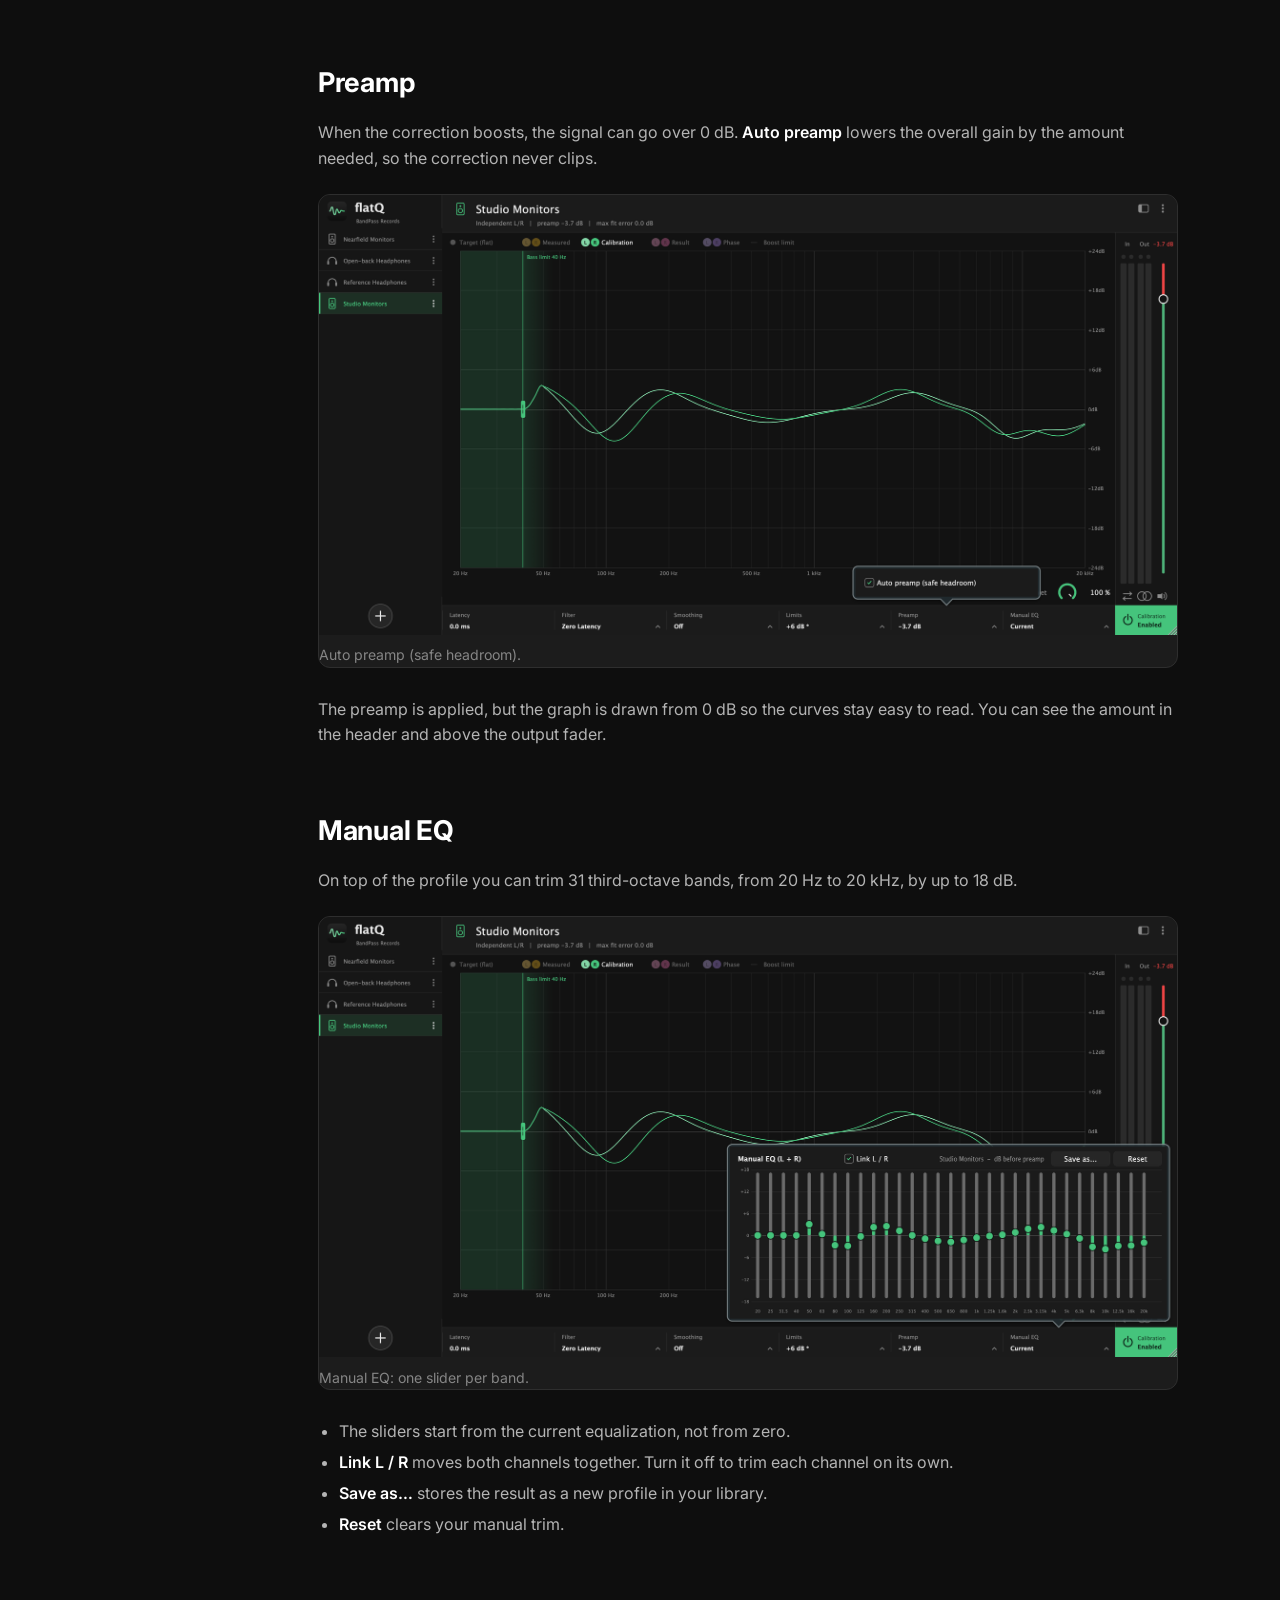
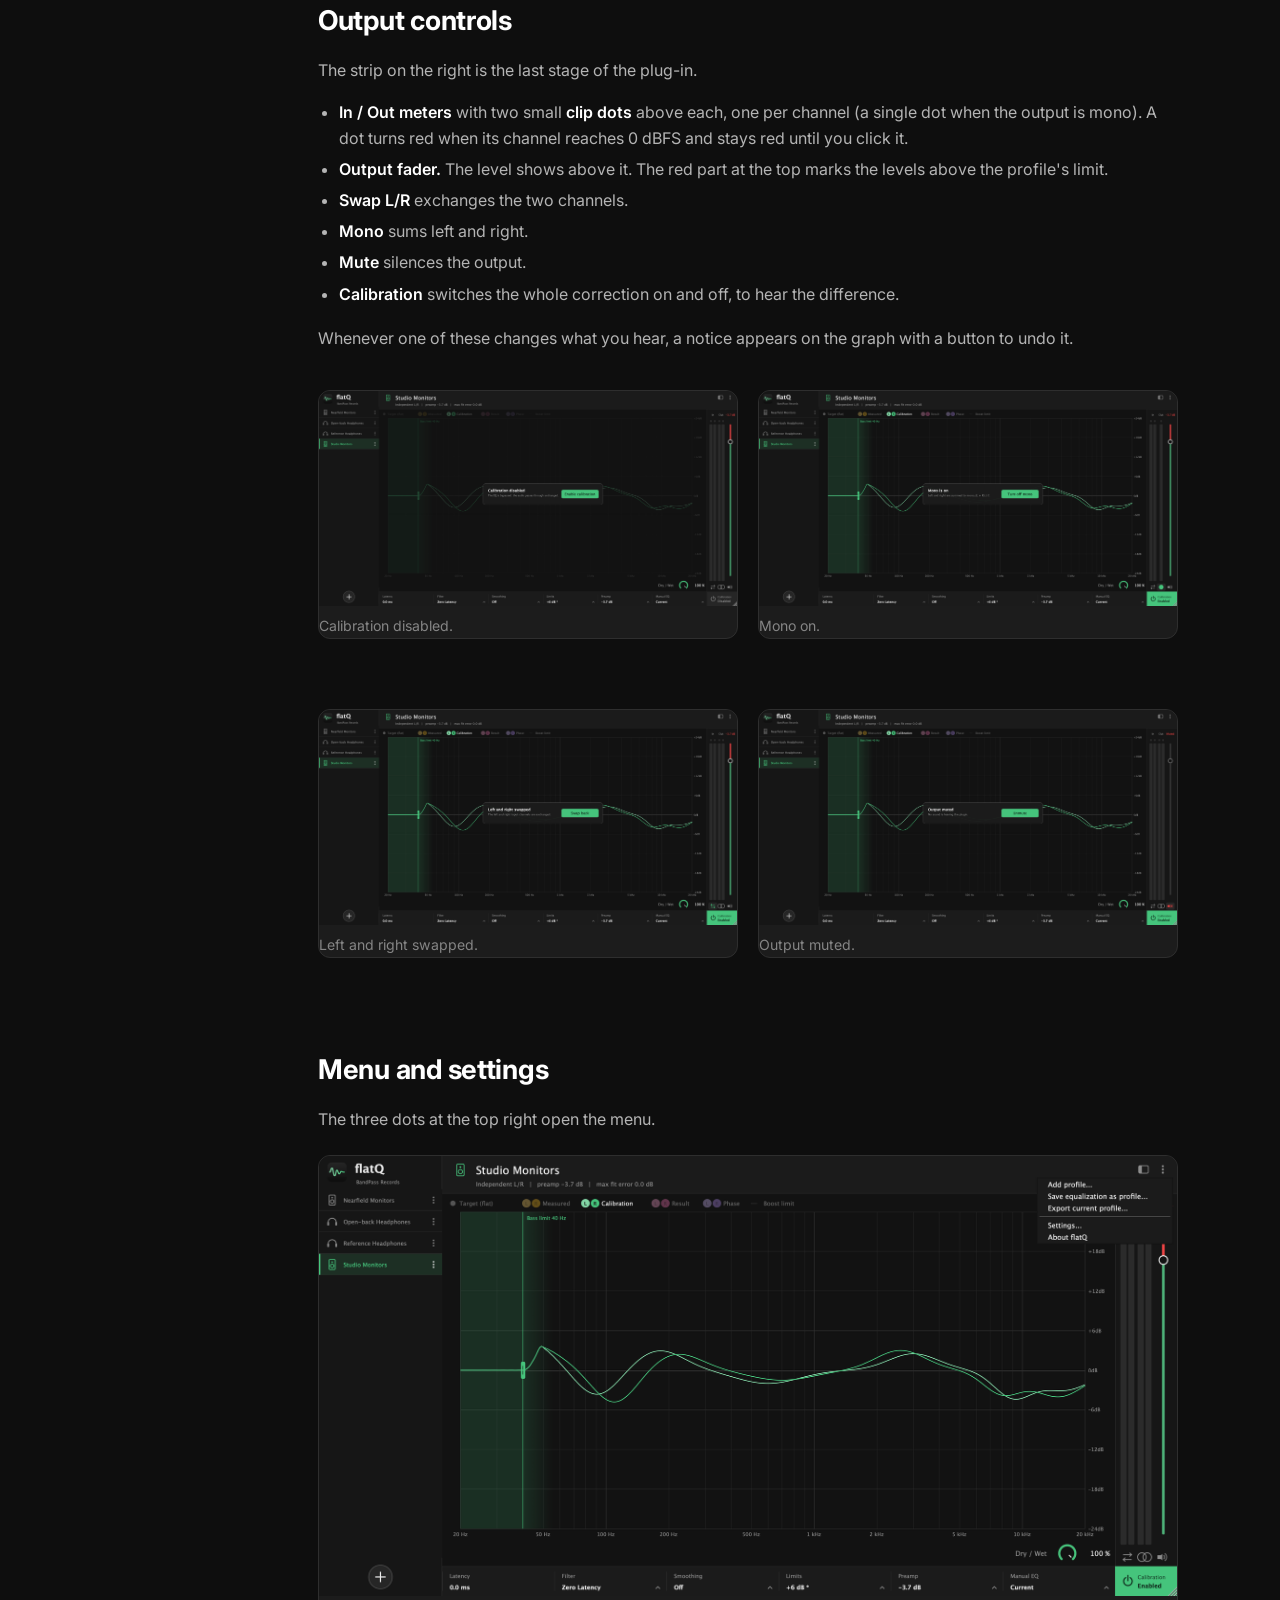
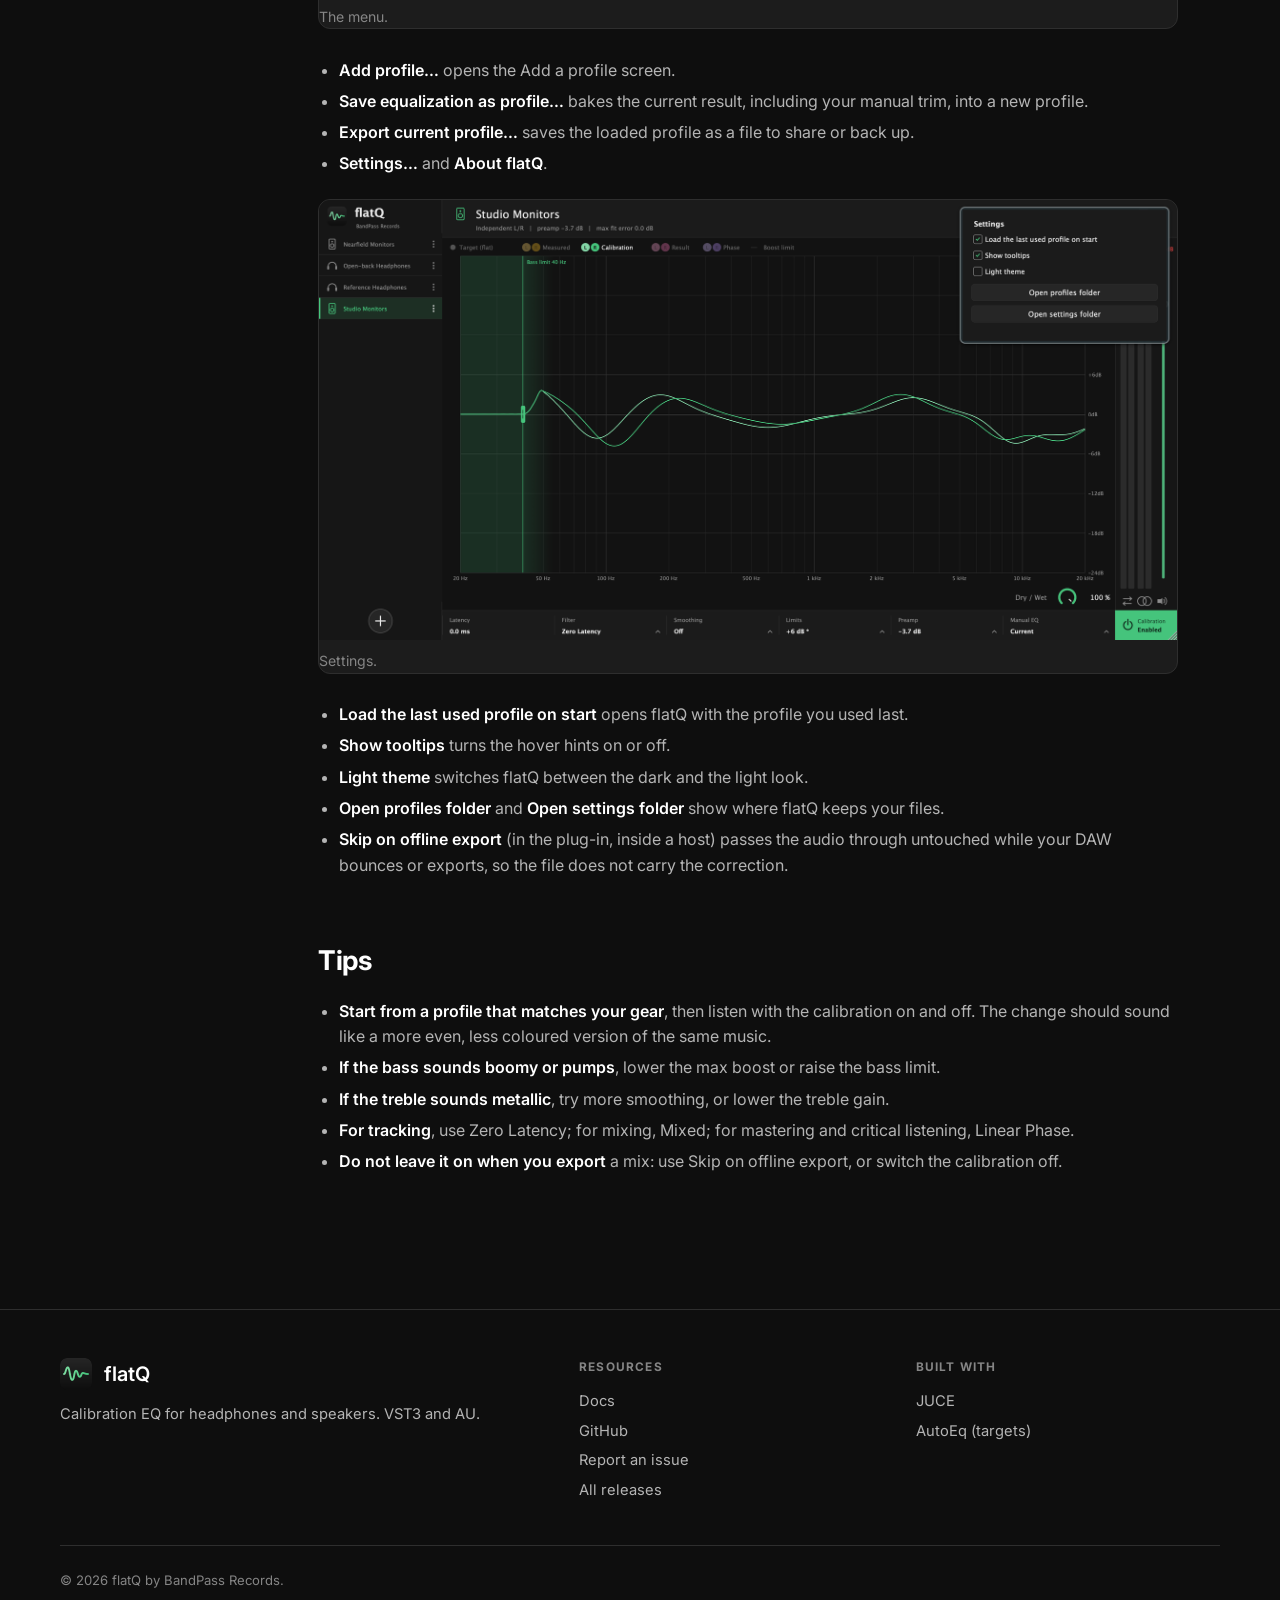
==== commit 67e4b6d7: "Screenshots for the new layout; docs and home page for the three filter types and the clip dots" ====
--- a/docs/index.html
+++ b/docs/index.html
@@ -63,7 +63,7 @@
     <a href="#window">The window</a>
     <a href="#profiles">Profiles</a>
     <a href="#graph">The graph</a>
-    <a href="#filter">Filter and FIR length</a>
+    <a href="#filter">Filter type</a>
     <a href="#limits">Limits</a>
     <a href="#smoothing">Smoothing</a>
     <a href="#preamp">Preamp</a>
@@ -102,7 +102,7 @@
         <div><dt>Left bar</dt><dd>Your profile library. The icon says whether a profile is for headphones or speakers. The round <b>+</b> adds a profile.</dd></div>
         <div><dt>Header</dt><dd>The loaded profile, and a summary: whether both channels share one curve or are independent, the preamp, and the <b>max fit error</b>, which is how far the filter ends up from the ideal curve.</dd></div>
         <div><dt>Graph</dt><dd>The correction, drawn for the left and right channels. See <a href="#graph">The graph</a>.</dd></div>
-        <div><dt>Bottom row</dt><dd>Latency and the settings that shape the filter: Filter, FIR length, Smoothing, Limits, Preamp and Manual EQ. Click one to open its options.</dd></div>
+        <div><dt>Bottom row</dt><dd>Latency and the settings that shape the filter: Filter, Smoothing, Limits, Preamp and Manual EQ. Click one to open its options.</dd></div>
         <div><dt>Right strip</dt><dd>Input and output meters with clip lights, the output fader, and the buttons to swap channels, sum to mono and mute. At the bottom, the calibration switch.</dd></div>
         <div><dt>Dry / Wet</dt><dd>Mixes the original sound with the corrected one. 100 % is fully corrected.</dd></div>
       </dl>
@@ -138,27 +138,26 @@
         <div><dt>Measured</dt><dd>What your headphones or speakers do, as the profile describes them.</dd></div>
         <div><dt>Calibration</dt><dd>The correction flatQ applies. It is drawn by default.</dd></div>
         <div><dt>Result</dt><dd>Measured plus Calibration. It should land on the flat target.</dd></div>
-        <div><dt>Phase</dt><dd>The phase of the correction, from −180° to +180° (scale on the right edge of the graph). It is off by default. With linear phase it is a flat line at 0°; minimum phase and low latency bend the phase a little where the correction is strong.</dd></div>
+        <div><dt>Phase</dt><dd>The phase of the correction, from −180° to +180° (scale on the right edge of the graph). It is off by default. With Linear Phase it is a flat line at 0°; Mixed and Zero Latency bend the phase a little where the correction is strong.</dd></div>
         <div><dt>Boost limit</dt><dd>The dashed ceiling some profiles carry for how much they may be boosted. It only shows when the profile has one.</dd></div>
       </dl>
       <figure class="app-window"><img data-zoom src="../img/shots/main-speakers.png" alt="All curves shown for a speaker profile"><figcaption>Measured (yellow), Calibration (green) and Result (pink) for a speaker profile. The shaded area on the left is the bass limit.</figcaption></figure>
       <figure class="app-window"><img data-zoom src="../img/shots/main-headphones.png" alt="All curves shown for a headphone profile"><figcaption>The same view for a headphone profile.</figcaption></figure>
-      <figure class="app-window"><img data-zoom src="../img/shots/phase.png" alt="The Phase curve shown with Calibration"><figcaption>Phase (lilac) next to Calibration, in minimum phase.</figcaption></figure>
+      <figure class="app-window"><img data-zoom src="../img/shots/phase.png" alt="The Phase curve shown with Calibration"><figcaption>Phase (lilac) next to Calibration, in Zero Latency.</figcaption></figure>
       <h3>Bass limit</h3>
       <p>Many speakers cannot play deep bass, and asking for a huge boost there only wastes headroom. Drag the green line on the graph to choose a frequency: <b>boosts below it are cancelled</b>, and the allowed boost rises smoothly back to normal a little above the line. The shaded area shows where the limit applies. Drag the line all the way left to turn it off.</p>
     </section>
 
     <section id="filter">
-      <h2>Filter and FIR length</h2>
-      <p>The <b>Filter</b> setting decides how the correction is built.</p>
-      <figure class="app-window"><img data-zoom src="../img/shots/panel-filter.png" alt="The Filter options"><figcaption>The Filter options.</figcaption></figure>
-      <dl class="def">
-        <div><dt>Minimum phase (FIR)</dt><dd>The default. Exact, with about zero latency and no pre-ringing. A good choice for almost everything.</dd></div>
-        <div><dt>Linear phase (FIR)</dt><dd>Exact and perfectly symmetric, but it adds latency (half the FIR length). Use it for critical listening when latency does not matter.</dd></div>
-        <div><dt>Low latency (IIR)</dt><dd>About zero latency and approximate. Good for monitoring while you record. The <b>IIR resolution</b> chooses between Normal (6 bands per octave, light on the CPU) and High (48 bands per octave, about 0.1 dB error, about 8 times the CPU).</dd></div>
-      </dl>
-      <p><b>FIR length</b> is the number of taps of the FIR filter. More taps resolve the bass better; fewer taps use less CPU.</p>
-      <figure class="app-window"><img data-zoom src="../img/shots/panel-fir.png" alt="The FIR length options"><figcaption>FIR length: 4096 to 65536 taps, 16384 by default.</figcaption></figure>
+      <h2>Filter type</h2>
+      <p>The <b>Filter</b> setting decides how the correction is built. Click it in the bottom row to read about each type.</p>
+      <figure class="app-window"><img data-zoom src="../img/shots/panel-filter.png" alt="The Filter type panel"><figcaption>The Filter type panel, with a short explanation of each type.</figcaption></figure>
+      <dl class="def">
+        <div><dt>Zero Latency</dt><dd>The default. Adds no latency, so it suits recording and live monitoring. It shifts the phase where the correction is strong, mostly in the bass.</dd></div>
+        <div><dt>Mixed</dt><dd>About 10 ms of latency, with half the phase shift of Zero Latency and very little pre-ringing. A good compromise for mixing.</dd></div>
+        <div><dt>Linear Phase</dt><dd>No phase distortion at all: every frequency arrives together. The price is latency (half the resolution) and a little pre-ringing before sharp changes. Best for critical listening and mastering.</dd></div>
+      </dl>
+      <p><b>Resolution</b> is the length of the filter, from 4096 to 65536 taps (16384 by default). More taps resolve the bass better; fewer taps use less CPU, and Linear Phase adds less latency.</p>
       <p>The <b>Latency</b> readout in the bottom row always shows the delay the current choice adds.</p>
     </section>
 
@@ -206,7 +205,7 @@
       <h2>Output controls</h2>
       <p>The strip on the right is the last stage of the plug-in.</p>
       <ul>
-        <li><b>In / Out meters</b> with a thin <b>clip bar</b> above each. The bar turns red when the level reaches 0 dBFS and stays red until you click it.</li>
+        <li><b>In / Out meters</b> with two small <b>clip dots</b> above each, one per channel (a single dot when the output is mono). A dot turns red when its channel reaches 0 dBFS and stays red until you click it.</li>
         <li><b>Output fader.</b> The level shows above it. The red part at the top marks the levels above the profile's limit.</li>
         <li><b>Swap L/R</b> exchanges the two channels.</li>
         <li><b>Mono</b> sums left and right.</li>
@@ -248,7 +247,7 @@
         <li><b>Start from a profile that matches your gear</b>, then listen with the calibration on and off. The change should sound like a more even, less coloured version of the same music.</li>
         <li><b>If the bass sounds boomy or pumps</b>, lower the max boost or raise the bass limit.</li>
         <li><b>If the treble sounds metallic</b>, try more smoothing, or lower the treble gain.</li>
-        <li><b>For tracking</b>, use the low latency (IIR) filter; for mixing and mastering, minimum phase.</li>
+        <li><b>For tracking</b>, use Zero Latency; for mixing, Mixed; for mastering and critical listening, Linear Phase.</li>
         <li><b>Do not leave it on when you export</b> a mix: use Skip on offline export, or switch the calibration off.</li>
       </ul>
     </section>
